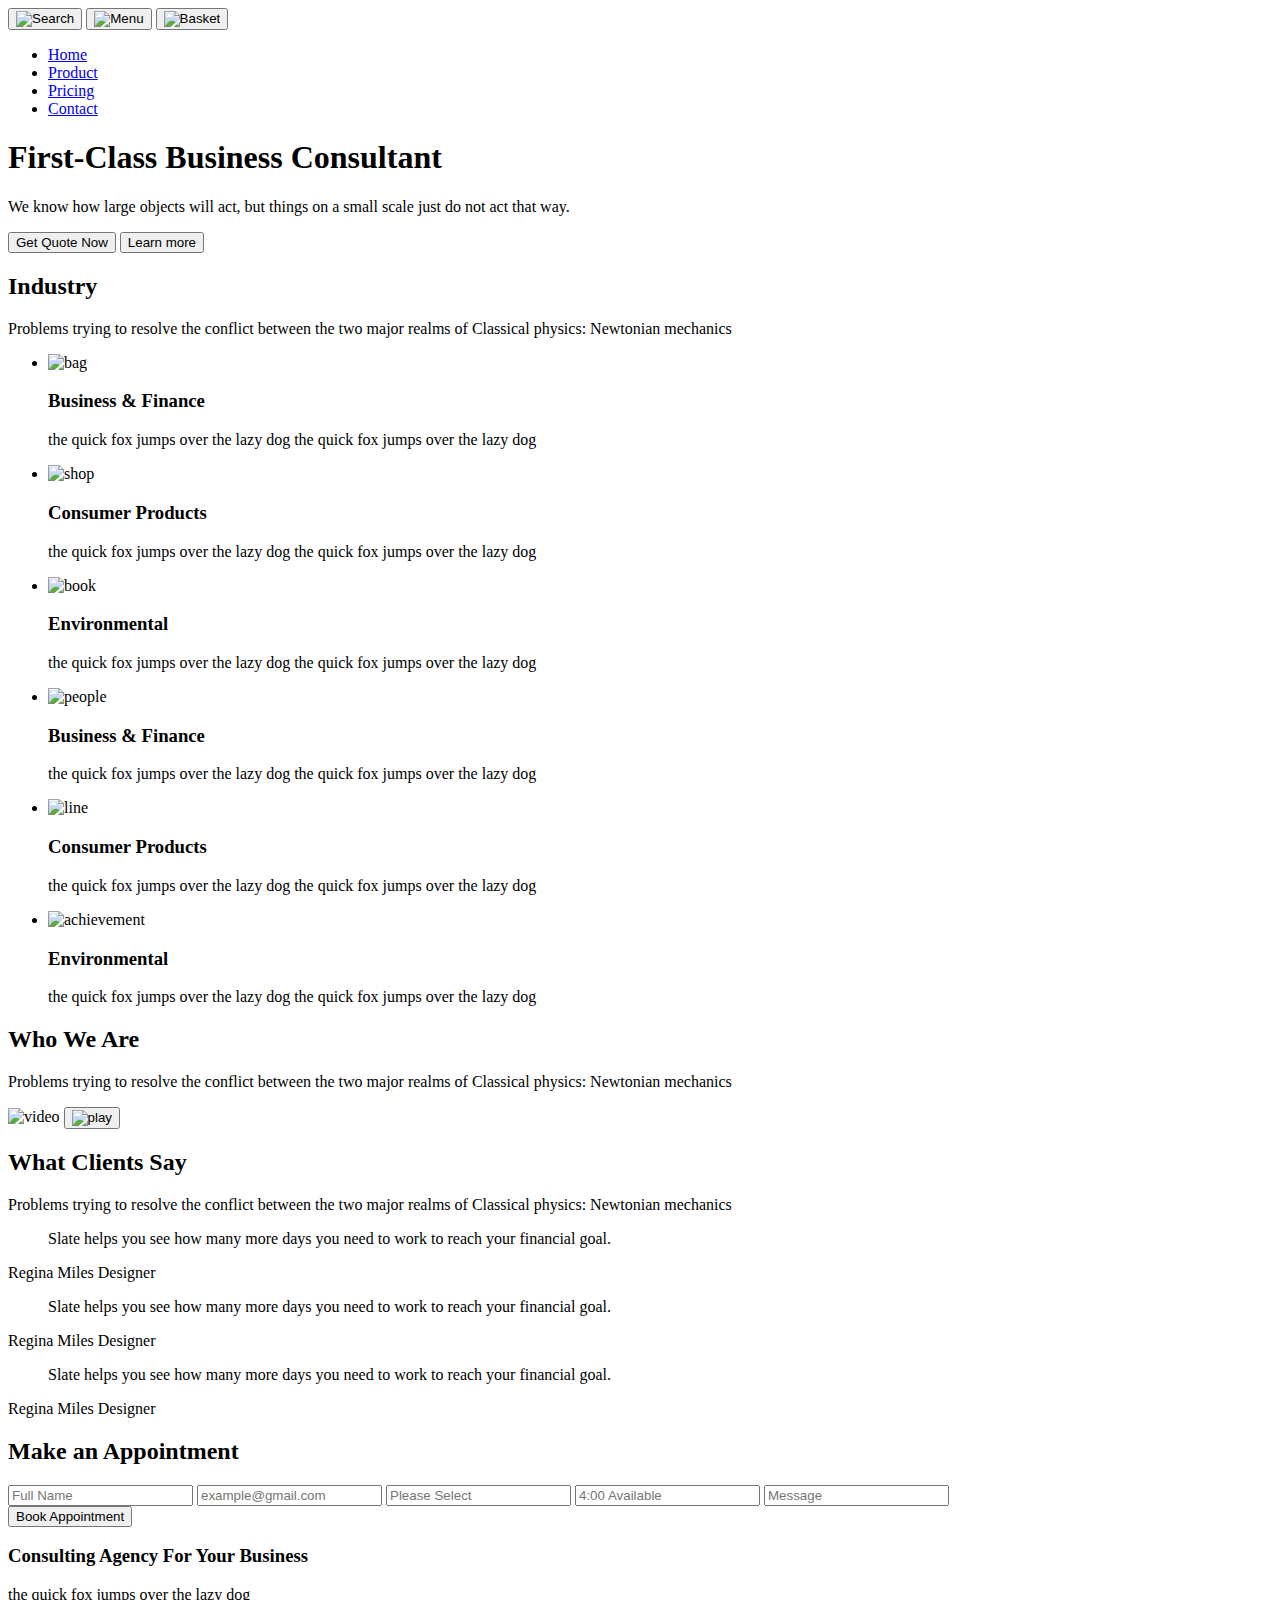
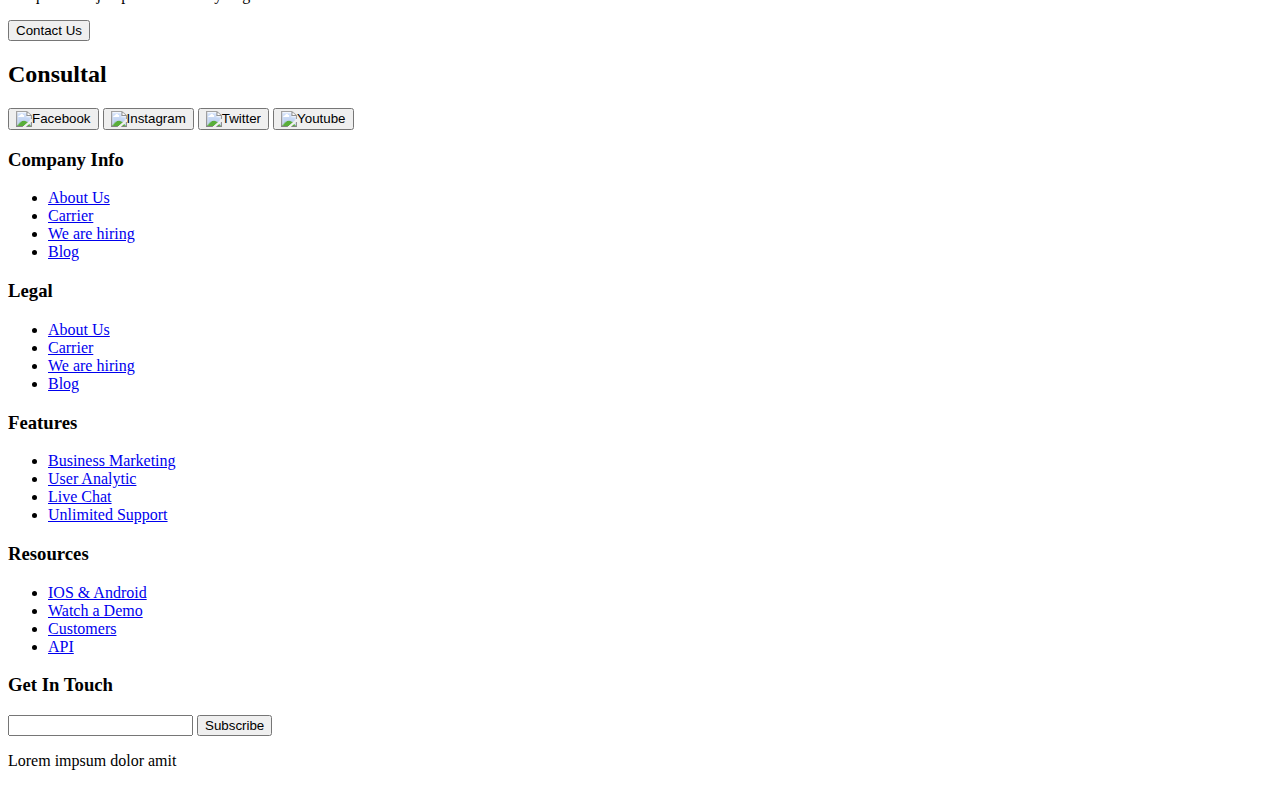
==== index.html @ 18978fd7 "end" ====
<!DOCTYPE html>
<html lang="en">
<head>
    <meta charset="UTF-8">
    <meta http-equiv="X-UA-Compatible" content="IE=edge">
    <meta name="viewport" content="width=device-width, initial-scale=1.0">
    <title>First-Class Business Consultant</title>
</head>
<body>
    <header>
        <button>
            <img src="" alt="Search" width="25" height="25"> 
        </button>
        <button>
            <img src="" alt="Menu" width="25" height="25">
        </button>
        <button> 
            <img src="" alt="Basket" width="25" height="25">
        </button>
<nav>
    <ul>
    <li><a href="#">Home</a></li>
    <li><a href="#">Product</a></li>
    <li><a href="#">Pricing</a></li>
    <li><a href="#">Contact</a></li>
</ul>
</nav>
    </header>
    <main>
        <section>
            <h1>First-Class Business Consultant</h1>
            <p>We know how large objects will act, but things on a 
                small scale just do not act that way.</p>
            <button>Get Quote Now</button>
            <button>Learn more</button>
        </section>
        <section>
            <h2>Industry</h2>
            <p>Problems trying to resolve the conflict between 
                the two major realms of Classical physics: Newtonian mechanics </p>
            <ul>
                <li>
                    <img src="#" alt="bag"> 
                    <h3>Business & Finance </h3>
                    <p>the quick fox jumps over the lazy 
                        dog the quick fox jumps over the 
                        lazy dog</p>
                </li>
                <li>
                    <img src="#" alt="shop">
                    <h3>Consumer Products </h3>
                    <p>the quick fox jumps over the lazy 
                        dog the quick fox jumps over the 
                        lazy dog</p>
                </li>
                <li>
                    <img src="#" alt="book">
                    <h3>Environmental </h3>
                    <p>the quick fox jumps over the lazy 
                        dog the quick fox jumps over the 
                        lazy dog</p>
                </li>
                <li>
                    <img src="#" alt="people">
                    <h3>Business & Finance </h3>
                    <p>the quick fox jumps over the lazy 
                        dog the quick fox jumps over the 
                        lazy dog</p>
                </li>
                <li>
                    <img src="#" alt="line">
                    <h3>Consumer Products </h3>
                    <p>the quick fox jumps over the lazy 
                        dog the quick fox jumps over the 
                        lazy dog</p>
                </li>
                <li>
                    <img src="#" alt="achievement">
                    <h3>Environmental</h3>
                    <p>the quick fox jumps over the lazy 
                        dog the quick fox jumps over the 
                        lazy dog</p>
                </li>
            </ul>
        </section>
        <section>
            <h2>Who We Are</h2>
            <p>Problems trying to resolve 
                the conflict between the 
                two major realms of Classical 
                physics: Newtonian mechanics</p>
            <img src="#" alt="video">
            <button><img src="#" alt="play"></button>
        </section>
        <section>
            <h2>What Clients Say</h2>
            <p>Problems trying to resolve 
                the conflict between the two major 
                realms of Classical physics: 
                Newtonian mechanics </p>
            <blockquote>
                Slate helps you see how many 
                more days you need to work to 
                reach your financial goal.
            </blockquote>
            <p>Regina Miles Designer</p>
            <blockquote>
                Slate helps you see how many 
                more days you need to work to 
                reach your financial goal.
            </blockquote>
            <p>Regina Miles Designer</p>
            <blockquote>
                Slate helps you see how many 
                more days you need to work to 
                reach your financial goal.
            </blockquote>
            <p>Regina Miles Designer</p>
        </section>
        <section>
            <h2>Make an Appointment</h2>
            <form>
                <label><input type="text" placeholder="Full Name"></label>
                <label><input type="text" placeholder="example@gmail.com"></label>
                <label><input type="text" placeholder="Please Select"></label>
                <label><input type="text" placeholder="4:00 Available"></label>
                <label><input type="text" placeholder="Message"></label>
            </form>
            <button>Book Appointment</button>
            <h3>Consulting Agency For Your Business</h3>
            <p>the quick fox jumps over the lazy dog</p>
            <button>Contact Us</button>
        </section>
    </main>
        <footer>
            <h2>Consultal</h2>
            <button><img src="#" alt="Facebook"></button>
            <button><img src="#" alt="Instagram"></button>
            <button><img src="#" alt="Twitter"></button>
            <button><img src="#" alt="Youtube"></button>
            <h3>Company Info</h3>
            <nav>
                <ul>
                <li><a href="#">About Us</a></li>
                <li><a href="#">Carrier</a></li>
                <li><a href="#">We are hiring</a></li>
                <li><a href="#">Blog</a></li>
            </ul>
            </nav>
            <h3>Legal</h3>
            <nav>
                <ul>
                <li><a href="#">About Us</a></li>
                <li><a href="#">Carrier</a></li>
                <li><a href="#">We are hiring</a></li>
                <li><a href="#">Blog</a></li>
            </ul>
            </nav>
            <h3>Features</h3>
            <nav>
                <ul>
                <li><a href="#">Business Marketing</a></li>
                <li><a href="#">User Analytic</a></li>
                <li><a href="#">Live Chat</a></li>
                <li><a href="#">Unlimited Support</a></li>
            </ul>
            </nav>
            <h3>Resources</h3>
            <nav>
                <ul>
                <li><a href="#">IOS & Android</a></li>
                <li><a href="#">Watch a Demo</a></li>
                <li><a href="#">Customers</a></li>
                <li><a href="#">API</a></li>
            </ul>
            </nav>
            <h3>Get In Touch</h3>
                <label><input type="text"></label>
                <button>Subscribe</button>
            <p>Lorem impsum dolor amit</p>
        </footer>
</body>
</html>
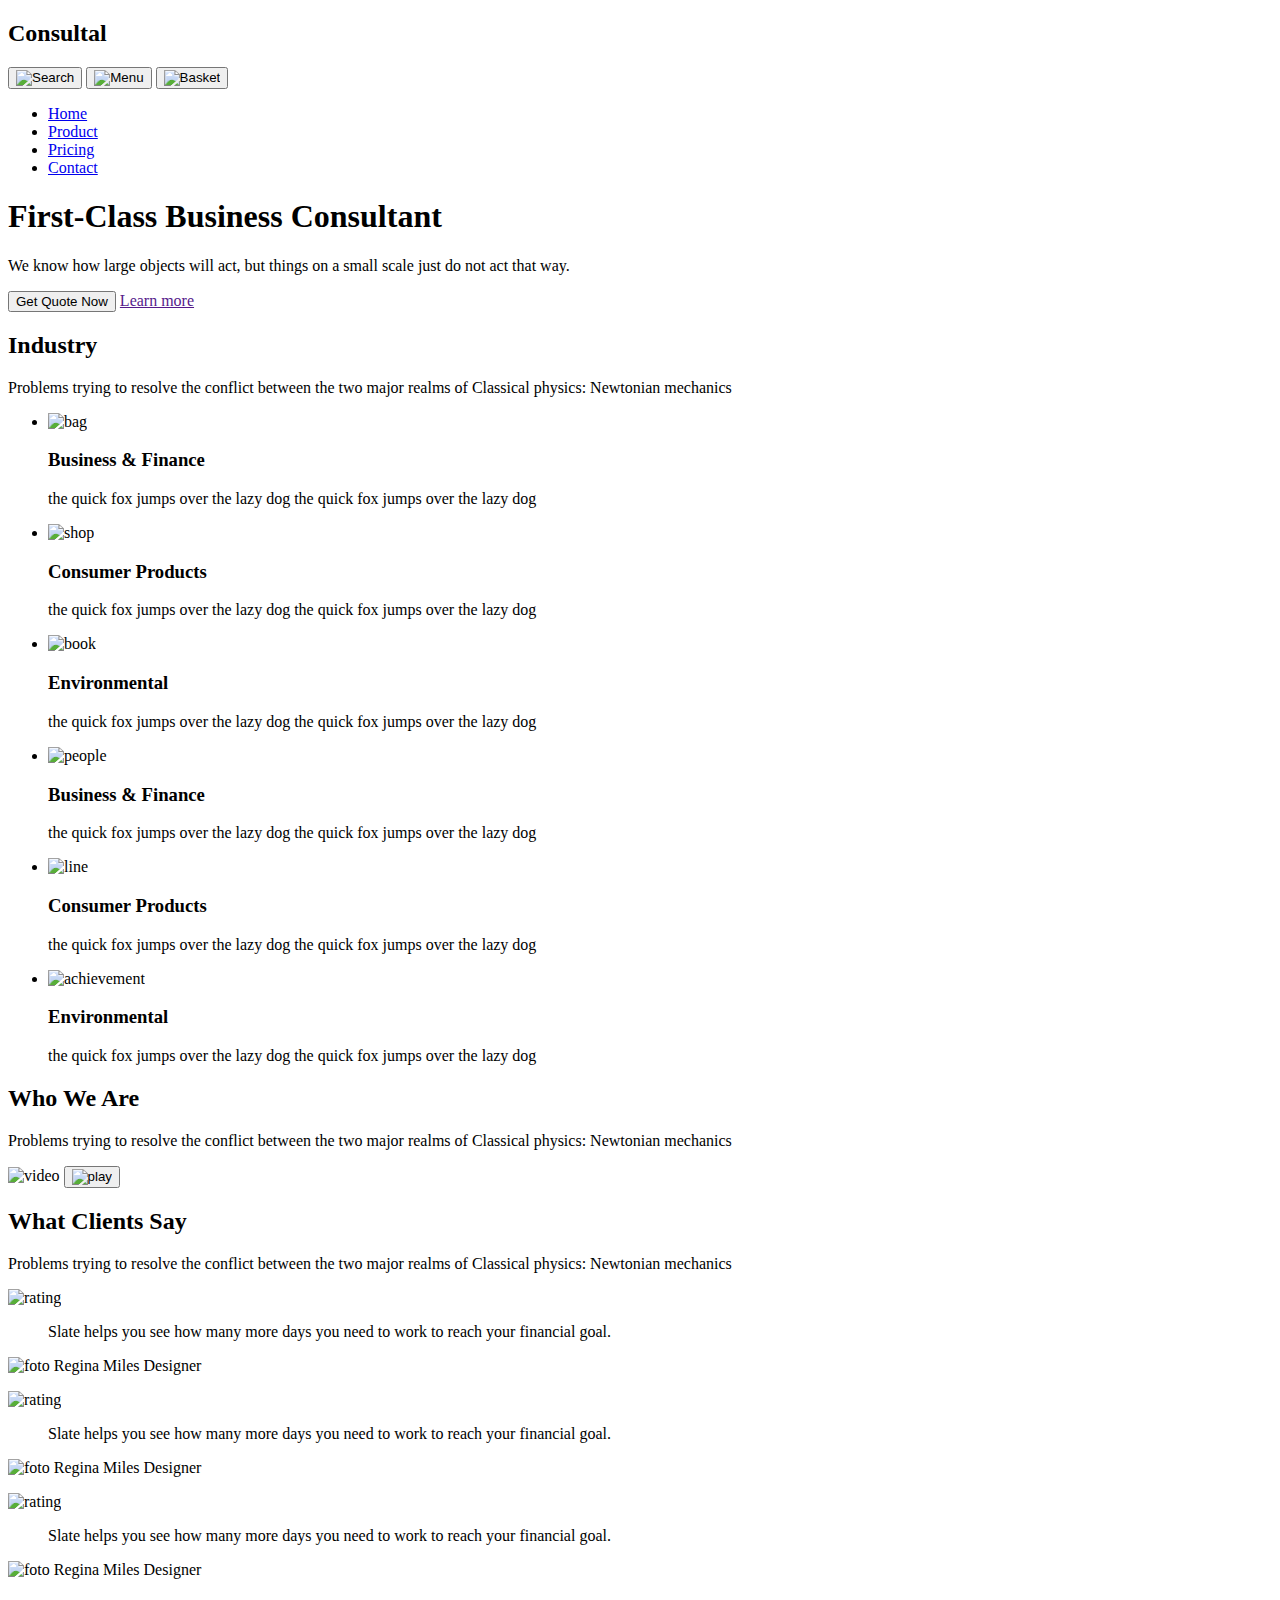
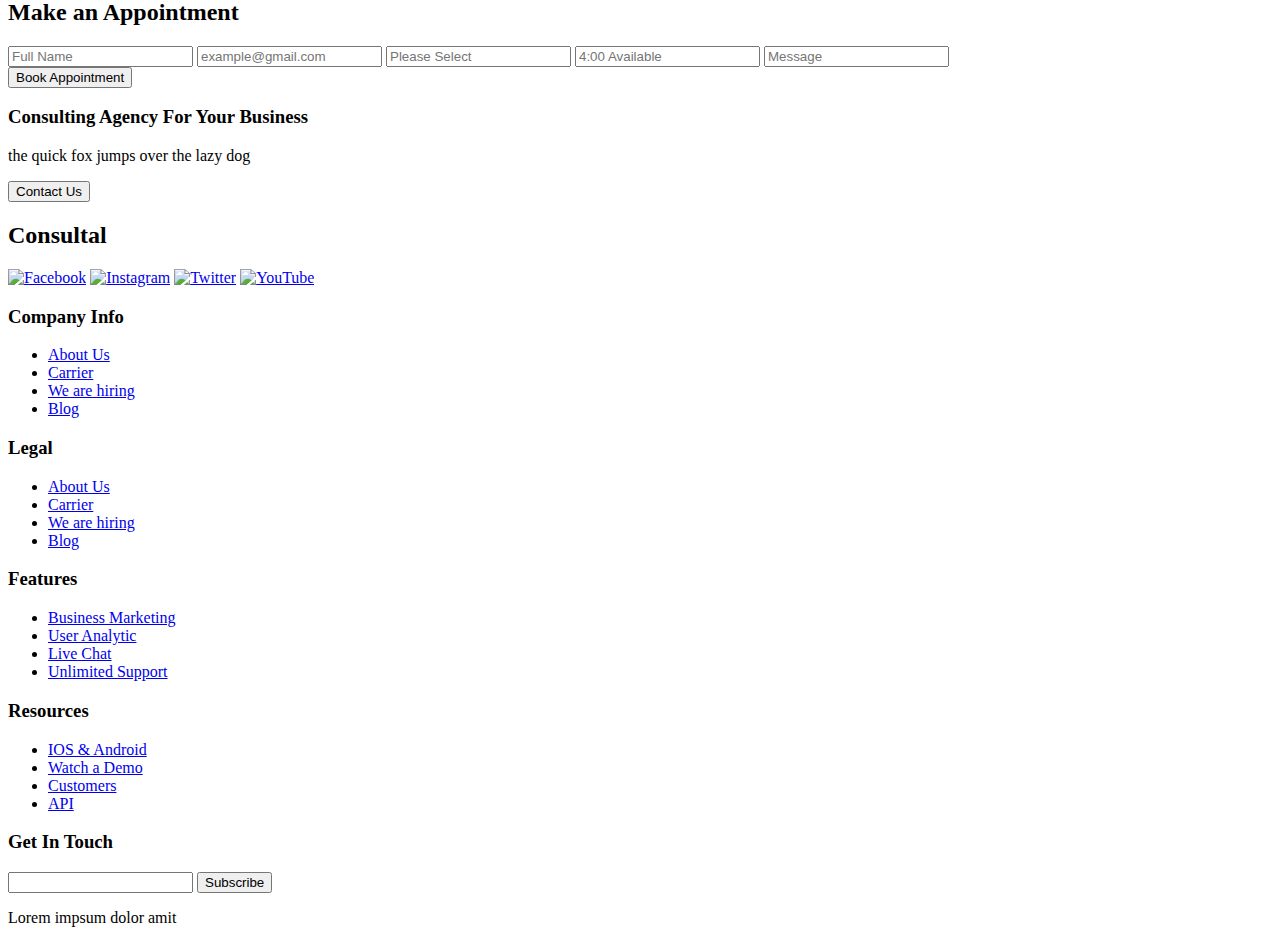
==== commit 7145ffc9: "date" ====
--- a/index.html
+++ b/index.html
@@ -4,10 +4,13 @@
     <meta charset="UTF-8">
     <meta http-equiv="X-UA-Compatible" content="IE=edge">
     <meta name="viewport" content="width=device-width, initial-scale=1.0">
+    <link rel="stylesheet" href="css/style.css">
+    <link href="https://fonts.googleapis.com/css2?family=Montserrat:wght@600;700&display=swap" rel="stylesheet">
     <title>First-Class Business Consultant</title>
 </head>
 <body>
     <header>
+        <h2>Consultal</h2>
         <button>
             <img src="" alt="Search" width="25" height="25"> 
         </button>
@@ -32,7 +35,7 @@
             <p>We know how large objects will act, but things on a 
                 small scale just do not act that way.</p>
             <button>Get Quote Now</button>
-            <button>Learn more</button>
+            <a href="">Learn more</a>
         </section>
         <section>
             <h2>Industry</h2>
@@ -98,24 +101,30 @@
                 the conflict between the two major 
                 realms of Classical physics: 
                 Newtonian mechanics </p>
+                <img src="#" alt="rating">
             <blockquote>
                 Slate helps you see how many 
                 more days you need to work to 
                 reach your financial goal.
             </blockquote>
-            <p>Regina Miles Designer</p>
+            <p><img src="#" alt="foto">
+            Regina Miles Designer</p>
+            <img src="#" alt="rating">
             <blockquote>
                 Slate helps you see how many 
                 more days you need to work to 
                 reach your financial goal.
             </blockquote>
-            <p>Regina Miles Designer</p>
+            <p><img src="#" alt="foto">
+            Regina Miles Designer</p>
+            <img src="#" alt="rating">
             <blockquote>
                 Slate helps you see how many 
                 more days you need to work to 
                 reach your financial goal.
             </blockquote>
-            <p>Regina Miles Designer</p>
+            <p><img src="#" alt="foto">
+            Regina Miles Designer</p>
         </section>
         <section>
             <h2>Make an Appointment</h2>
@@ -134,10 +143,10 @@
     </main>
         <footer>
             <h2>Consultal</h2>
-            <button><img src="#" alt="Facebook"></button>
-            <button><img src="#" alt="Instagram"></button>
-            <button><img src="#" alt="Twitter"></button>
-            <button><img src="#" alt="Youtube"></button>
+            <a href="#"><img src="#" alt="Facebook"></a>
+            <a href="#"><img src="#" alt="Instagram"></a>
+            <a href="#"><img src="#" alt="Twitter"></a>
+            <a href="#"><img src="#" alt="YouTube"></a>
             <h3>Company Info</h3>
             <nav>
                 <ul>
@@ -175,8 +184,10 @@
             </ul>
             </nav>
             <h3>Get In Touch</h3>
+            <form>
                 <label><input type="text"></label>
                 <button>Subscribe</button>
+            </form>
             <p>Lorem impsum dolor amit</p>
         </footer>
 </body>
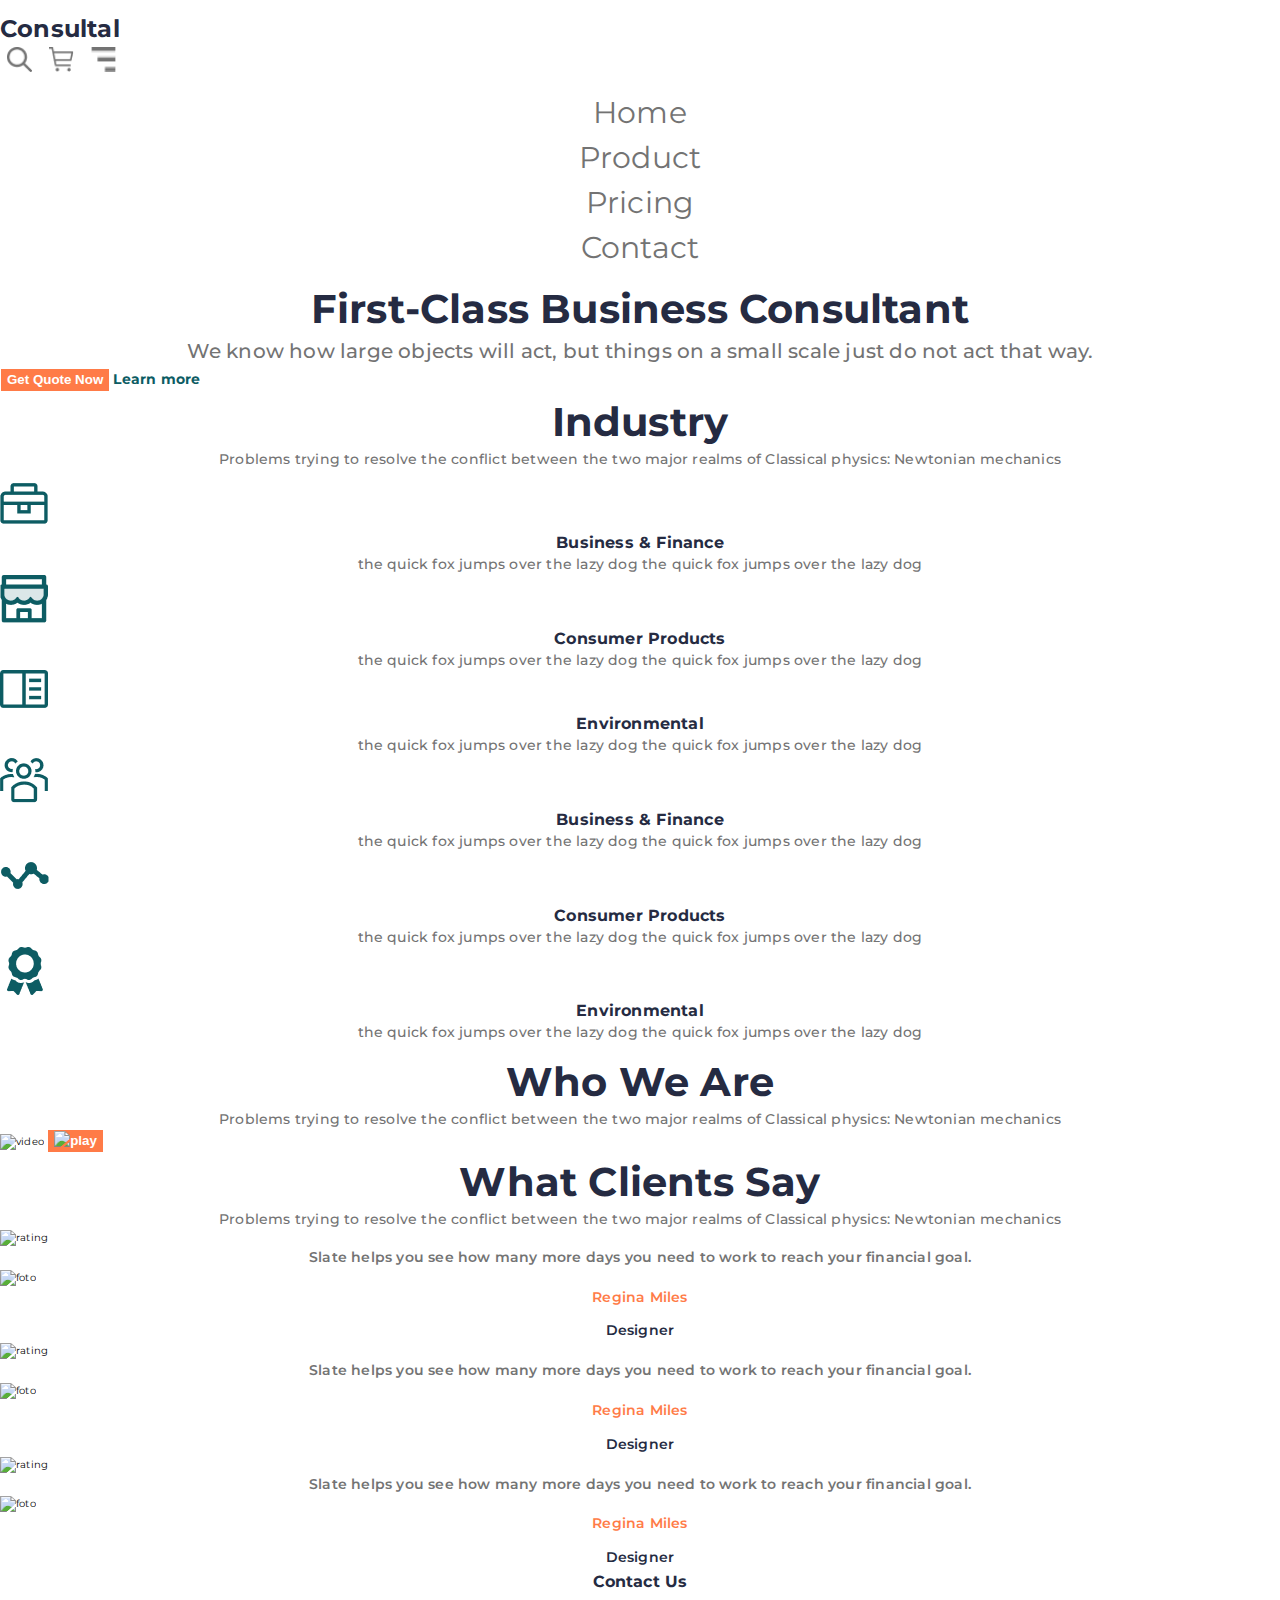
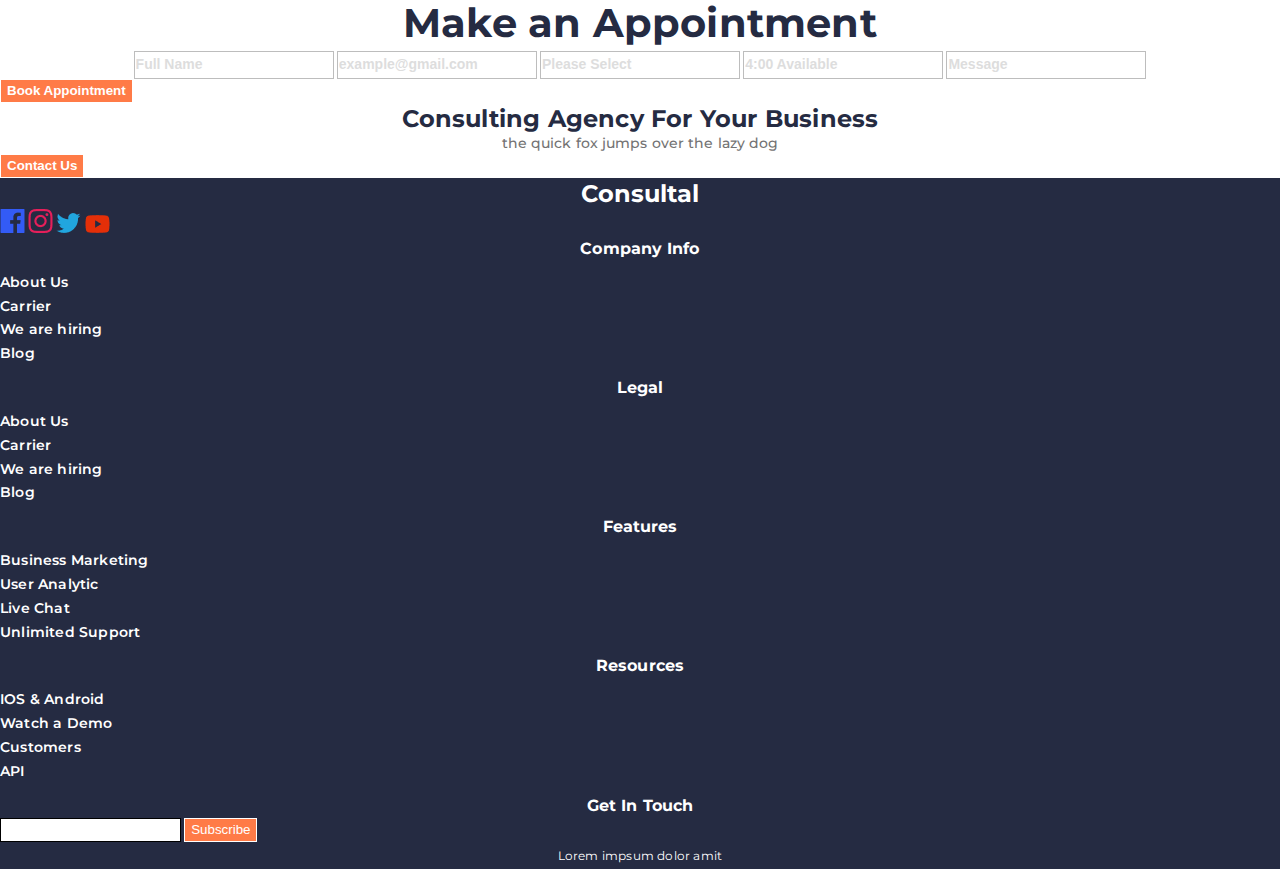
==== commit 2926f133: "1css" ====
--- a/index.html
+++ b/index.html
@@ -5,37 +5,39 @@
     <meta http-equiv="X-UA-Compatible" content="IE=edge">
     <meta name="viewport" content="width=device-width, initial-scale=1.0">
     <link rel="stylesheet" href="css/style.css">
-    <link href="https://fonts.googleapis.com/css2?family=Montserrat:wght@600;700&display=swap" rel="stylesheet">
+    <link rel="stylesheet" href="css/reseter.css">
+    <link href="https://fonts.googleapis.com/css2?family=Montserrat:wght@400;600;700&display=swap" rel="stylesheet">
     <title>First-Class Business Consultant</title>
 </head>
 <body>
+    <h1></h1>
     <header>
-        <h2>Consultal</h2>
-        <button>
-            <img src="" alt="Search" width="25" height="25"> 
+        <h2 class="Consultal">Consultal</h2>
+        <button class="but">
+            <img src="png/icn search .icn-xs.png" alt="Search" width="25" height="25"> 
         </button>
-        <button>
-            <img src="" alt="Menu" width="25" height="25">
+        <button class="but">
+            <img src="png/icn shopping-cart .icn-xs.png" alt="Menu" width="25" height="25">
         </button>
-        <button> 
-            <img src="" alt="Basket" width="25" height="25">
+        <button class="but"> 
+            <img src="png/icn menu .icn-xs.png" alt="Basket" width="25" height="25">
         </button>
 <nav>
-    <ul>
-    <li><a href="#">Home</a></li>
-    <li><a href="#">Product</a></li>
-    <li><a href="#">Pricing</a></li>
-    <li><a href="#">Contact</a></li>
+    <ul class="beg">
+    <li><a class="begin" href="#" >Home</a></li>
+    <li><a class="begin" href="#">Product</a></li>
+    <li><a class="begin" href="#">Pricing</a></li>
+    <li><a class="begin" href="#">Contact</a></li>
 </ul>
 </nav>
     </header>
     <main>
         <section>
-            <h1>First-Class Business Consultant</h1>
-            <p>We know how large objects will act, but things on a 
+            <h2>First-Class Business Consultant</h2>
+            <p class="f1">We know how large objects will act, but things on a 
                 small scale just do not act that way.</p>
             <button>Get Quote Now</button>
-            <a href="">Learn more</a>
+            <a class="learn" href="">Learn more</a>
         </section>
         <section>
             <h2>Industry</h2>
@@ -43,42 +45,42 @@
                 the two major realms of Classical physics: Newtonian mechanics </p>
             <ul>
                 <li>
-                    <img src="#" alt="bag"> 
+                    <img src="png/bag.png" alt="bag"> 
                     <h3>Business & Finance </h3>
                     <p>the quick fox jumps over the lazy 
                         dog the quick fox jumps over the 
                         lazy dog</p>
                 </li>
                 <li>
-                    <img src="#" alt="shop">
+                    <img src="png/shop.png" alt="shop">
                     <h3>Consumer Products </h3>
                     <p>the quick fox jumps over the lazy 
                         dog the quick fox jumps over the 
                         lazy dog</p>
                 </li>
                 <li>
-                    <img src="#" alt="book">
+                    <img src="png/carbon_notebook.png" alt="book">
                     <h3>Environmental </h3>
                     <p>the quick fox jumps over the lazy 
                         dog the quick fox jumps over the 
                         lazy dog</p>
                 </li>
                 <li>
-                    <img src="#" alt="people">
+                    <img src="png/people.png" alt="people">
                     <h3>Business & Finance </h3>
                     <p>the quick fox jumps over the lazy 
                         dog the quick fox jumps over the 
                         lazy dog</p>
                 </li>
                 <li>
-                    <img src="#" alt="line">
+                    <img src="png/settings.png" alt="line">
                     <h3>Consumer Products </h3>
                     <p>the quick fox jumps over the lazy 
                         dog the quick fox jumps over the 
                         lazy dog</p>
                 </li>
                 <li>
-                    <img src="#" alt="achievement">
+                    <img src="png/nagrada.png" alt="achievement">
                     <h3>Environmental</h3>
                     <p>the quick fox jumps over the lazy 
                         dog the quick fox jumps over the 
@@ -107,88 +109,89 @@
                 more days you need to work to 
                 reach your financial goal.
             </blockquote>
-            <p><img src="#" alt="foto">
-            Regina Miles Designer</p>
+            <img src="#" alt="foto">
+            <p class="autor">Regina Miles</p><p class="designer">Designer</p>
             <img src="#" alt="rating">
             <blockquote>
                 Slate helps you see how many 
                 more days you need to work to 
                 reach your financial goal.
             </blockquote>
-            <p><img src="#" alt="foto">
-            Regina Miles Designer</p>
+            <img src="#" alt="foto">
+            <p class="autor">Regina Miles</p><p class="designer">Designer</p>
             <img src="#" alt="rating">
             <blockquote>
                 Slate helps you see how many 
                 more days you need to work to 
                 reach your financial goal.
             </blockquote>
-            <p><img src="#" alt="foto">
-            Regina Miles Designer</p>
+            <img src="#" alt="foto">
+            <p class="autor">Regina Miles</p><p class="designer"> Designer</p>
         </section>
         <section>
+            <h3>Contact Us<h3>
             <h2>Make an Appointment</h2>
-            <form>
-                <label><input type="text" placeholder="Full Name"></label>
-                <label><input type="text" placeholder="example@gmail.com"></label>
-                <label><input type="text" placeholder="Please Select"></label>
-                <label><input type="text" placeholder="4:00 Available"></label>
-                <label><input type="text" placeholder="Message"></label>
+            <form class="form">
+                <label><input class="text" type="text" placeholder="Full Name"></label>
+                <label><input class="text"  type="text" placeholder="example@gmail.com"></label>
+                <label><input class="text" type="text" placeholder="Please Select"></label>
+                <label><input class="text" type="text" placeholder="4:00 Available"></label>
+                <label><input class="text" type="text" placeholder="Message"></label>
             </form>
             <button>Book Appointment</button>
-            <h3>Consulting Agency For Your Business</h3>
-            <p>the quick fox jumps over the lazy dog</p>
+            <h3 class="foryour">Consulting Agency For Your Business</h3>
+            <p class="quich">the quick fox jumps over the lazy dog</p>
             <button>Contact Us</button>
         </section>
     </main>
         <footer>
-            <h2>Consultal</h2>
-            <a href="#"><img src="#" alt="Facebook"></a>
-            <a href="#"><img src="#" alt="Instagram"></a>
-            <a href="#"><img src="#" alt="Twitter"></a>
-            <a href="#"><img src="#" alt="YouTube"></a>
-            <h3>Company Info</h3>
+            <h2 class="con">Consultal</h2>
+            <a href="#"><img src="png/ant-design_facebook-filled.png" alt="Facebook"></a>
+            <a href="#"><img src="png/ant-design_instagram-outlined.png" alt="Instagram"></a>
+            <a href="#"><img src="png/ant-design_twitter-outlined.png" alt="Twitter"></a>
+            <a href="#"><img src="png/carbon_logo-youtube.png" alt="YouTube"></a>
+            <h3 class="company">Company Info</h3>
             <nav>
                 <ul>
-                <li><a href="#">About Us</a></li>
-                <li><a href="#">Carrier</a></li>
-                <li><a href="#">We are hiring</a></li>
-                <li><a href="#">Blog</a></li>
+                <li><a class="link" href="#">About Us</a></li>
+                <li><a class="link" href="#">Carrier</a></li>
+                <li><a class="link" href="#">We are hiring</a></li>
+                <li><a class="link" href="#">Blog</a></li>
             </ul>
             </nav>
-            <h3>Legal</h3>
+            <h3 class="company">Legal</h3>
             <nav>
                 <ul>
-                <li><a href="#">About Us</a></li>
-                <li><a href="#">Carrier</a></li>
-                <li><a href="#">We are hiring</a></li>
-                <li><a href="#">Blog</a></li>
+                <li><a class="link" href="#">About Us</a></li>
+                <li><a class="link" href="#">Carrier</a></li>
+                <li><a class="link" href="#">We are hiring</a></li>
+                <li><a class="link" href="#">Blog</a></li>
             </ul>
             </nav>
-            <h3>Features</h3>
+            <h3 class="company">Features</h3>
             <nav>
                 <ul>
-                <li><a href="#">Business Marketing</a></li>
-                <li><a href="#">User Analytic</a></li>
-                <li><a href="#">Live Chat</a></li>
-                <li><a href="#">Unlimited Support</a></li>
+                <li><a class="link" href="#">Business Marketing</a></li>
+                <li><a class="link" href="#">User Analytic</a></li>
+                <li><a class="link" href="#">Live Chat</a></li>
+                <li><a class="link" href="#">Unlimited Support</a></li>
             </ul>
             </nav>
-            <h3>Resources</h3>
+            <h3 class="company">Resources</h3>
             <nav>
                 <ul>
-                <li><a href="#">IOS & Android</a></li>
-                <li><a href="#">Watch a Demo</a></li>
-                <li><a href="#">Customers</a></li>
-                <li><a href="#">API</a></li>
+                <li><a class="link" href="#">IOS & Android</a></li>
+                <li><a class="link" href="#">Watch a Demo</a></li>
+                <li><a class="link" href="#">Customers</a></li>
+                <li><a class="link" href="#">API</a></li>
             </ul>
             </nav>
-            <h3>Get In Touch</h3>
+            <h3 class="company">Get In Touch</h3>
             <form>
                 <label><input type="text"></label>
-                <button>Subscribe</button>
+                <button class="sub">Subscribe</button>
             </form>
-            <p>Lorem impsum dolor amit</p>
+            <p class="end">Lorem impsum dolor amit</p>
         </footer>
 </body>
 </html>--- a/css/style.css
+++ b/css/style.css
@@ -0,0 +1,148 @@
+:root {
+    margin: 0;
+    font-family: 'Montserrat', sans-serif;
+    font-style: normal;
+    font-size: 62.5%;
+    line-height: 1.5;
+    letter-spacing: 0.2px;
+    --primary-color: #252B42;
+    --primary-color1:  #737373;
+    --primary-color2:  #FFFFFF;
+}
+
+.begin{
+    text-decoration: none;
+    font-size:3rem;
+    color: var(--primary-color1);
+    font-weight: 400;
+}
+a{
+    text-decoration: none;
+}
+.beg{
+    text-align: center;
+}
+h2{
+    font-weight: 700;
+    font-size:4rem;
+    line-height:1.425;
+    text-align: center;
+    color: var(--primary-color);
+}
+.learn{
+    font-weight: 700;
+    font-size: 1.4rem;
+    line-height: 2;
+    text-align: center;
+    color: #0D5C63;
+}
+.Consultal{
+    font-size: 2.4rem;
+    line-height: 1.3;
+    font-weight: 700;
+    color: var(--primary-color);
+    text-align: left;
+}
+.f1{
+    color: var(--primary-color1);
+    font-weight: 500;
+    font-size: 2rem;
+    text-align: center;
+
+}
+p{
+    color: var(--primary-color1);
+    font-weight: 500;
+    font-size: 1.4rem;
+    line-height: 1.4;
+    text-align: center;
+
+}
+h3{
+    font-weight: 700;
+    font-size: 1.6rem;
+    text-align: center;
+    color: var(--primary-color);
+}
+blockquote{
+    font-weight: 600;
+    font-size: 1.4rem;
+    line-height: 1.7;
+    text-align: center;
+    color: var(--primary-color1);
+}
+.autor{
+    font-weight: 600;
+    font-size: 1.4rem;
+    line-height: 1.7;
+    color: #FF7B47;
+}
+.designer{
+    font-weight: 600;
+    font-size: 1.4rem;
+    line-height: 1.7;
+    color: var(--primary-color);
+}
+.form{
+    text-align: center;
+}
+.text{
+    font-weight: 600;
+    font-size: 1.4rem;
+    line-height: 1.7;
+    color: #BDBDBD;
+}
+.foryour{
+    font-weight: 700;
+    font-size: 2.4rem;
+    line-height: 1.3;
+}
+.quich{
+    font-weight: 500;
+    font-size: 1.4rem;
+    line-height: 1.4;
+    color: var(--primary-color1);
+    letter-spacing: 0.1px;
+}
+.but{
+    background-color: transparent;
+}
+button{
+    font-weight: 700;
+    font-size: 1.4;
+    line-height: 2;
+    color: var(--primary-color2);
+    background-color: #FF7B47;
+}
+footer{
+    background-color: #252B42;
+    
+}
+.con{
+    font-weight: 700;
+    font-size: 2.4rem;
+    line-height: 1.3;
+    color: var(--primary-color2);
+    letter-spacing: 0.1px;
+}
+.company{
+    letter-spacing: 0.1px;
+    color: var(--primary-color2);
+}
+.link{
+    font-weight: 600;
+    font-size: 1.4rem;
+    line-height: 1.7;
+    color: var(--primary-color2);
+}
+.sub{
+    font-weight: 400;
+}
+.end{
+    font-weight: 400;
+    font-size: 1.2rem;
+    line-height: 2.3;
+    color: var(--primary-color2);
+}
+
+
--- a/css/reseter.css
+++ b/css/reseter.css
@@ -0,0 +1,244 @@
+*,
+*::before,
+*::after {
+  box-sizing: inherit;
+  padding: 0;
+  margin: 0;
+}
+
+html {
+  line-height: 1.15;
+  box-sizing: border-box;
+  font-family: sans-serif;
+}
+
+main {
+  display: block;
+}
+
+h1 {
+  font-size: 2em;
+  margin: 0.67em 0;
+}
+
+p + p {
+  margin-top: 1rem;
+}
+
+a {
+  background-color: transparent;
+}
+
+abbr[title] {
+  -webkit-text-decoration: underline dotted;
+          text-decoration: underline dotted;
+}
+
+code,
+kbd,
+samp,
+pre {
+  font-family: monospace, monospace;
+  font-size: 1em;
+}
+
+sub,
+sup {
+  font-size: 75%;
+  line-height: 0;
+  position: relative;
+  vertical-align: baseline;
+}
+
+sub {
+  bottom: -0.25em;
+}
+
+sup {
+  top: -0.5em;
+}
+
+button,
+input,
+optgroup,
+select,
+textarea {
+  line-height: inherit;
+  border: 1px solid currentColor;
+}
+
+button {
+  overflow: visible;
+  text-transform: none;
+}
+
+button,
+[type=button],
+[type=reset],
+[type=submit] {
+  -webkit-appearance: button;
+  padding: 1px 6px;
+}
+
+input {
+  overflow: visible;
+}
+
+input,
+textarea {
+  padding: 1px;
+}
+
+fieldset {
+  border: 1px solid currentColor;
+  margin: 0 2px;
+}
+
+legend {
+  color: inherit;
+  display: table;
+  max-width: 100%;
+  white-space: normal;
+}
+
+progress {
+  display: inline-block;
+  vertical-align: baseline;
+}
+
+select {
+  text-transform: none;
+}
+
+textarea {
+  overflow: auto;
+  vertical-align: top;
+}
+
+[type=search] {
+  -webkit-appearance: textfield;
+  outline-offset: -2px;
+}
+
+[type=color] {
+  background: inherit;
+}
+
+::-webkit-inner-spin-button,
+::-webkit-outer-spin-button {
+  height: auto;
+}
+
+::-webkit-input-placeholder {
+  color: inherit;
+  opacity: 0.5;
+}
+
+::-webkit-search-decoration,
+::-webkit-file-upload-button {
+  -webkit-appearance: button;
+  font: inherit;
+}
+
+::-moz-focus-inner {
+  border: 0;
+}
+
+:-moz-focusring {
+  outline: 1px dotted ButtonText;
+}
+
+:-moz-ui-invalid {
+  box-shadow: none;
+}
+
+hr {
+  box-sizing: content-box;
+  height: 0;
+  color: inherit;
+  overflow: visible;
+}
+
+dl,
+ol,
+ul {
+  margin: 1em 0;
+}
+
+ol ol,
+ol ul,
+ol dl,
+ul ol,
+ul ul,
+ul dl,
+dl ol,
+dl ul,
+dl dl {
+  margin: 0;
+}
+
+b,
+strong {
+  font-weight: bolder;
+}
+
+audio,
+video {
+  display: inline-block;
+}
+
+audio:not([controls]) {
+  display: none;
+  height: 0;
+}
+
+img {
+  border: 0;
+}
+
+svg:not(:root) {
+  overflow: hidden;
+}
+
+table {
+  text-indent: 0;
+  border-color: inherit;
+}
+
+details {
+  display: block;
+}
+
+dialog {
+  background-color: inherit;
+  border: solid;
+  color: inherit;
+  display: block;
+  height: fit-content;
+  left: 0;
+  margin: auto;
+  padding: 1em;
+  position: absolute;
+  right: 0;
+  width: fit-content;
+}
+
+dialog:not([open]) {
+  display: none;
+}
+
+summary {
+  display: list-item;
+}
+
+canvas {
+  display: inline-block;
+}
+
+template {
+  display: none;
+}
+
+[hidden] {
+  display: none;
+}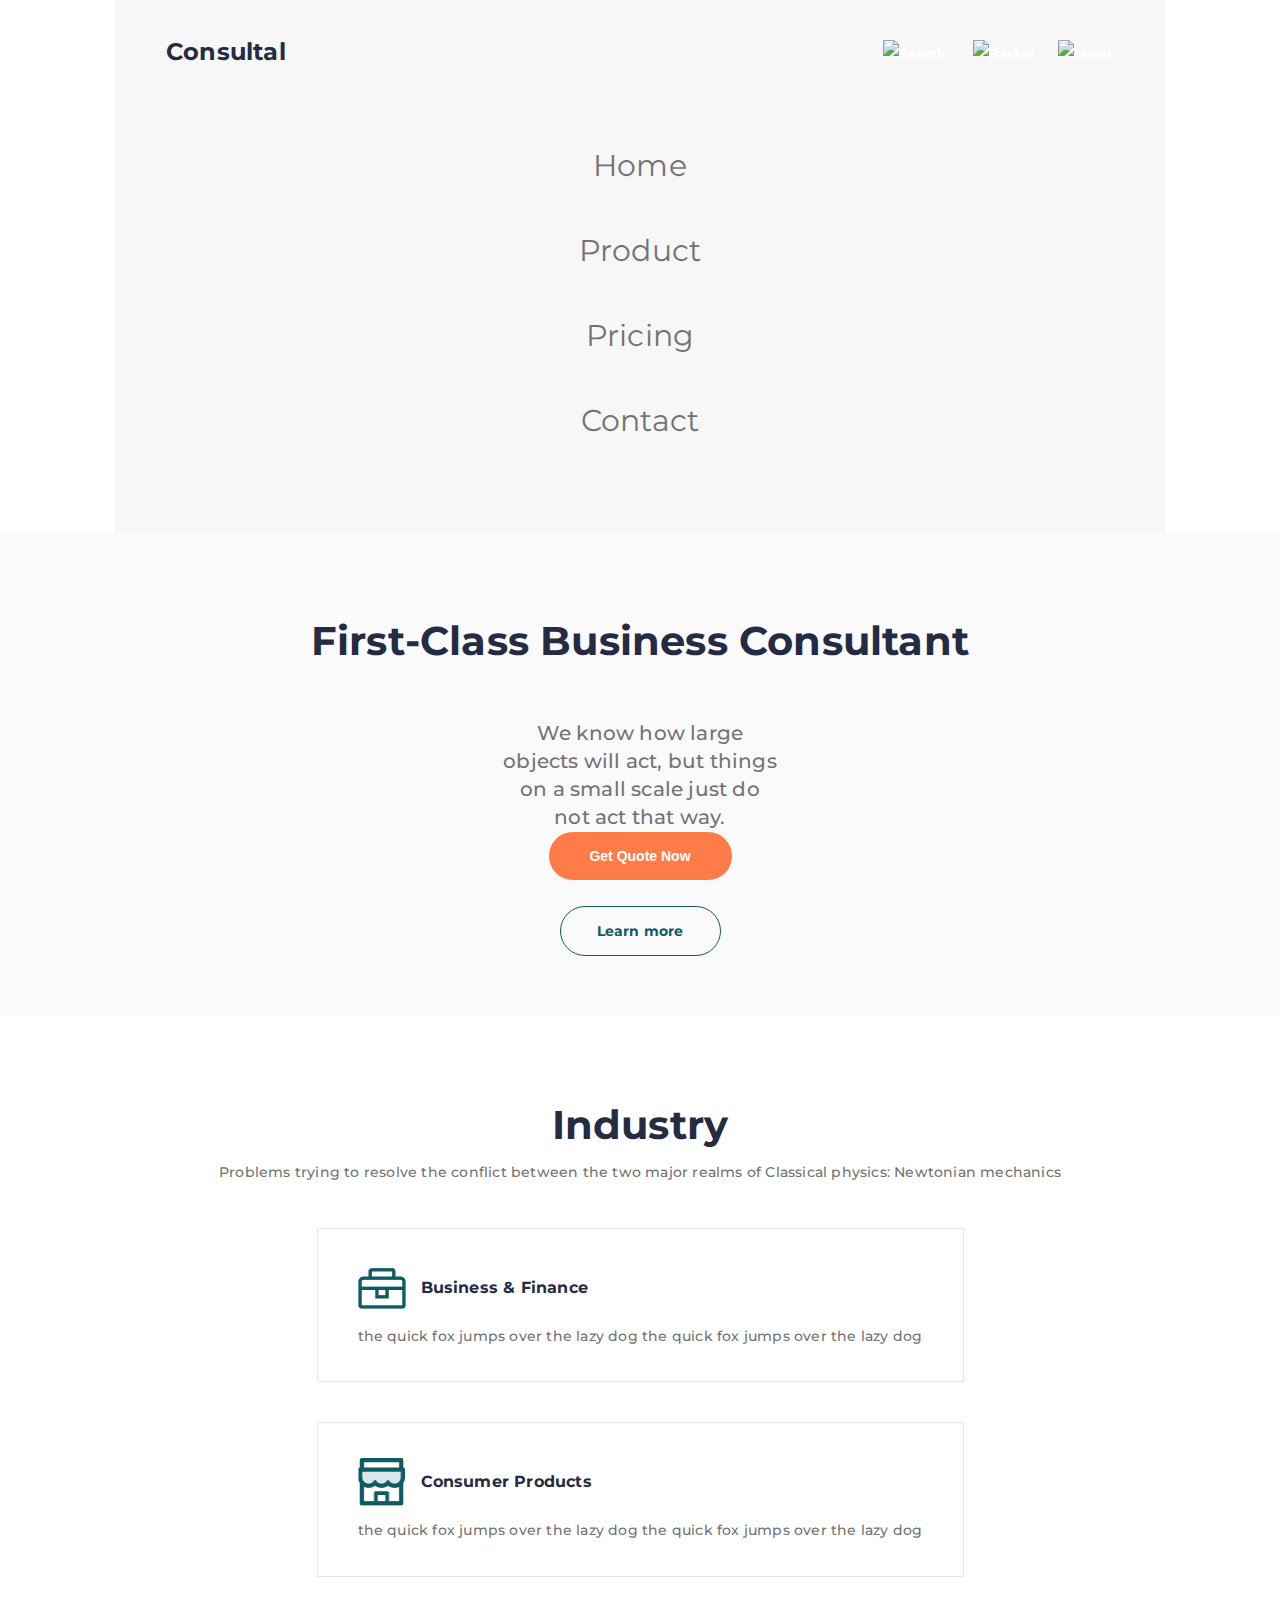
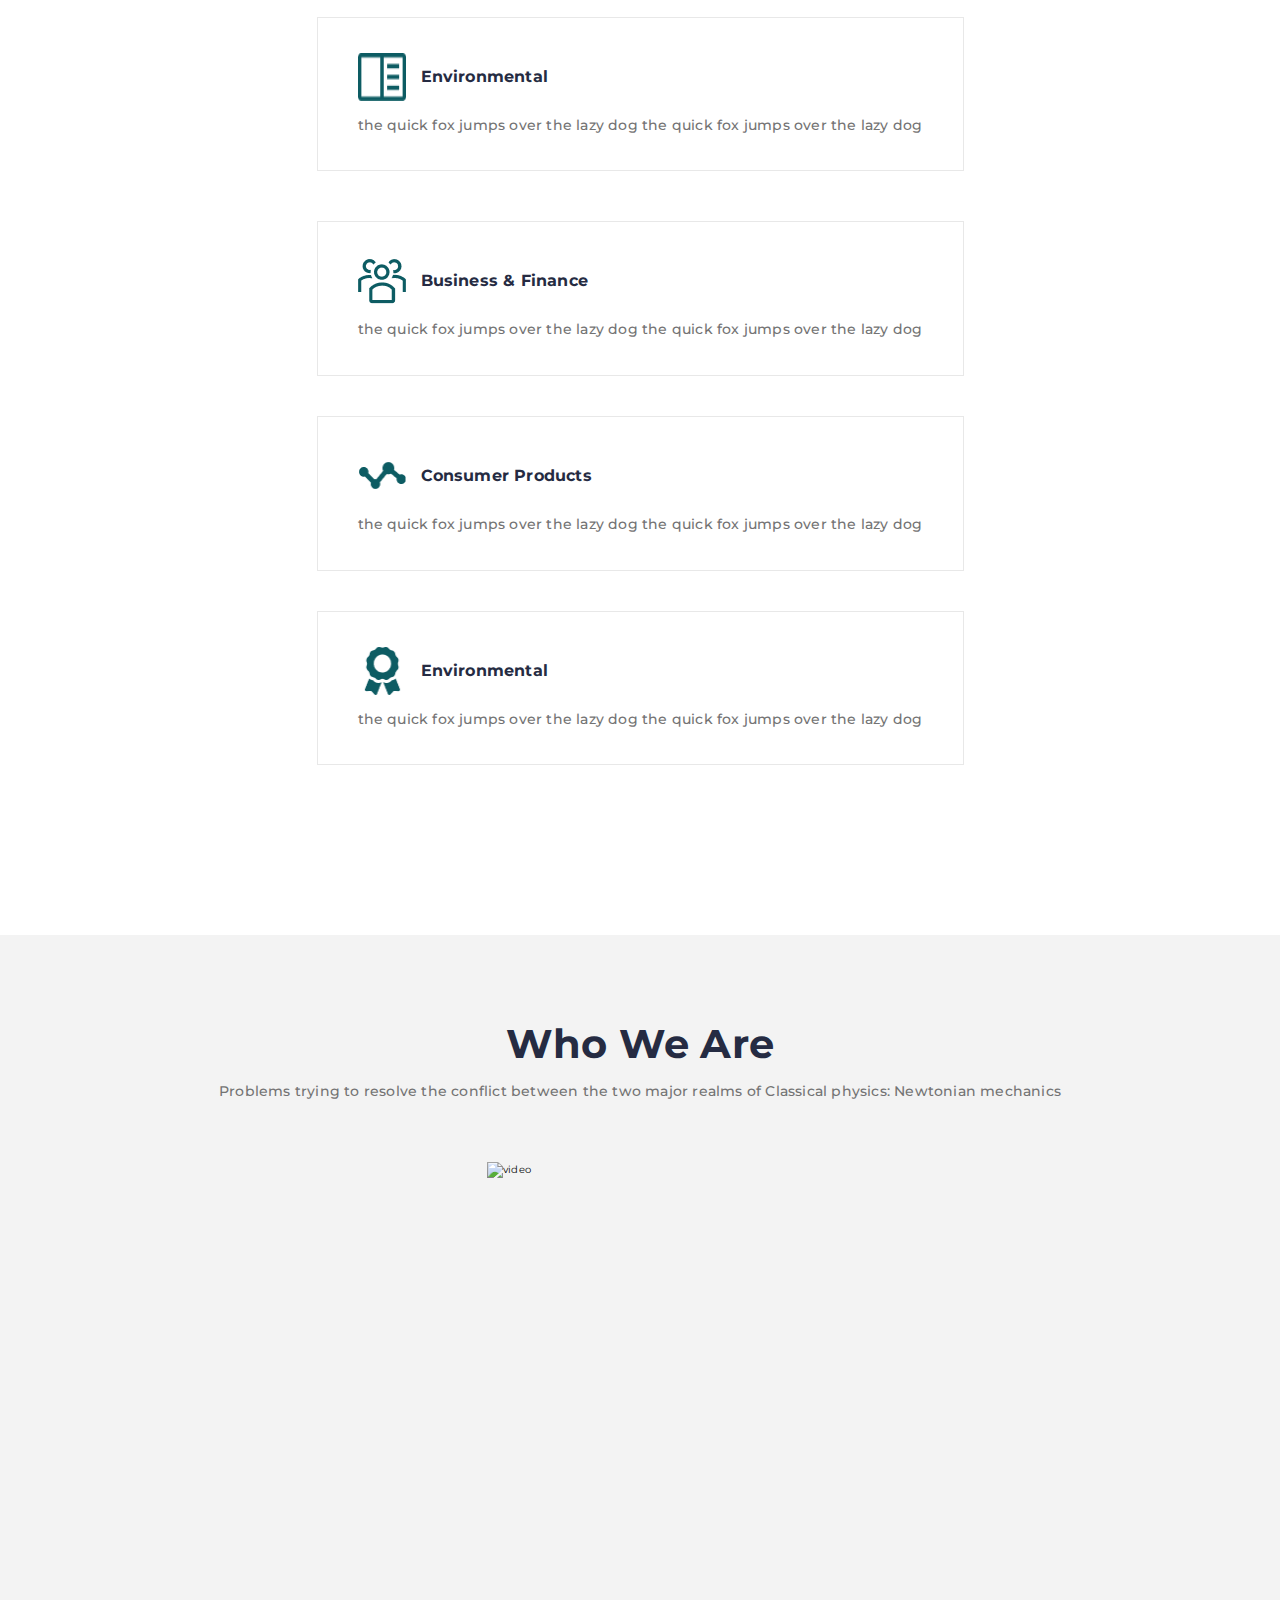
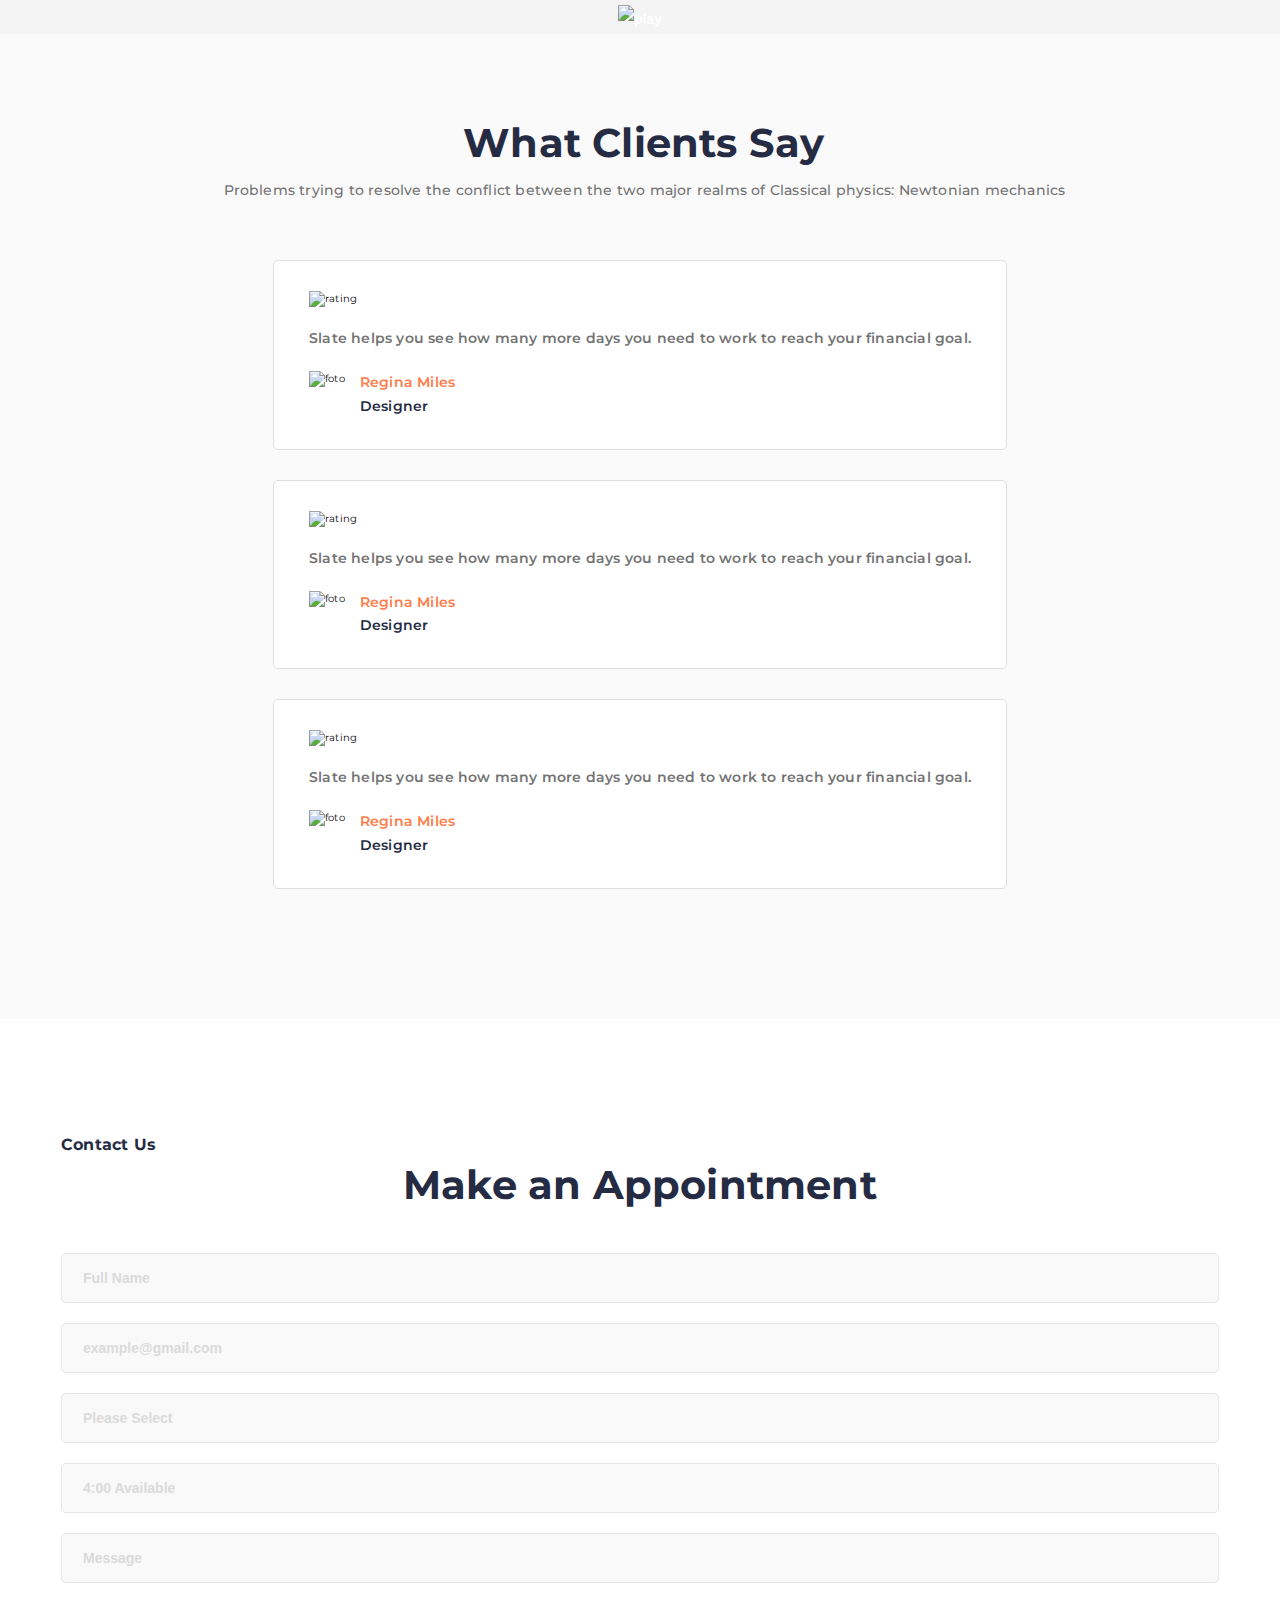
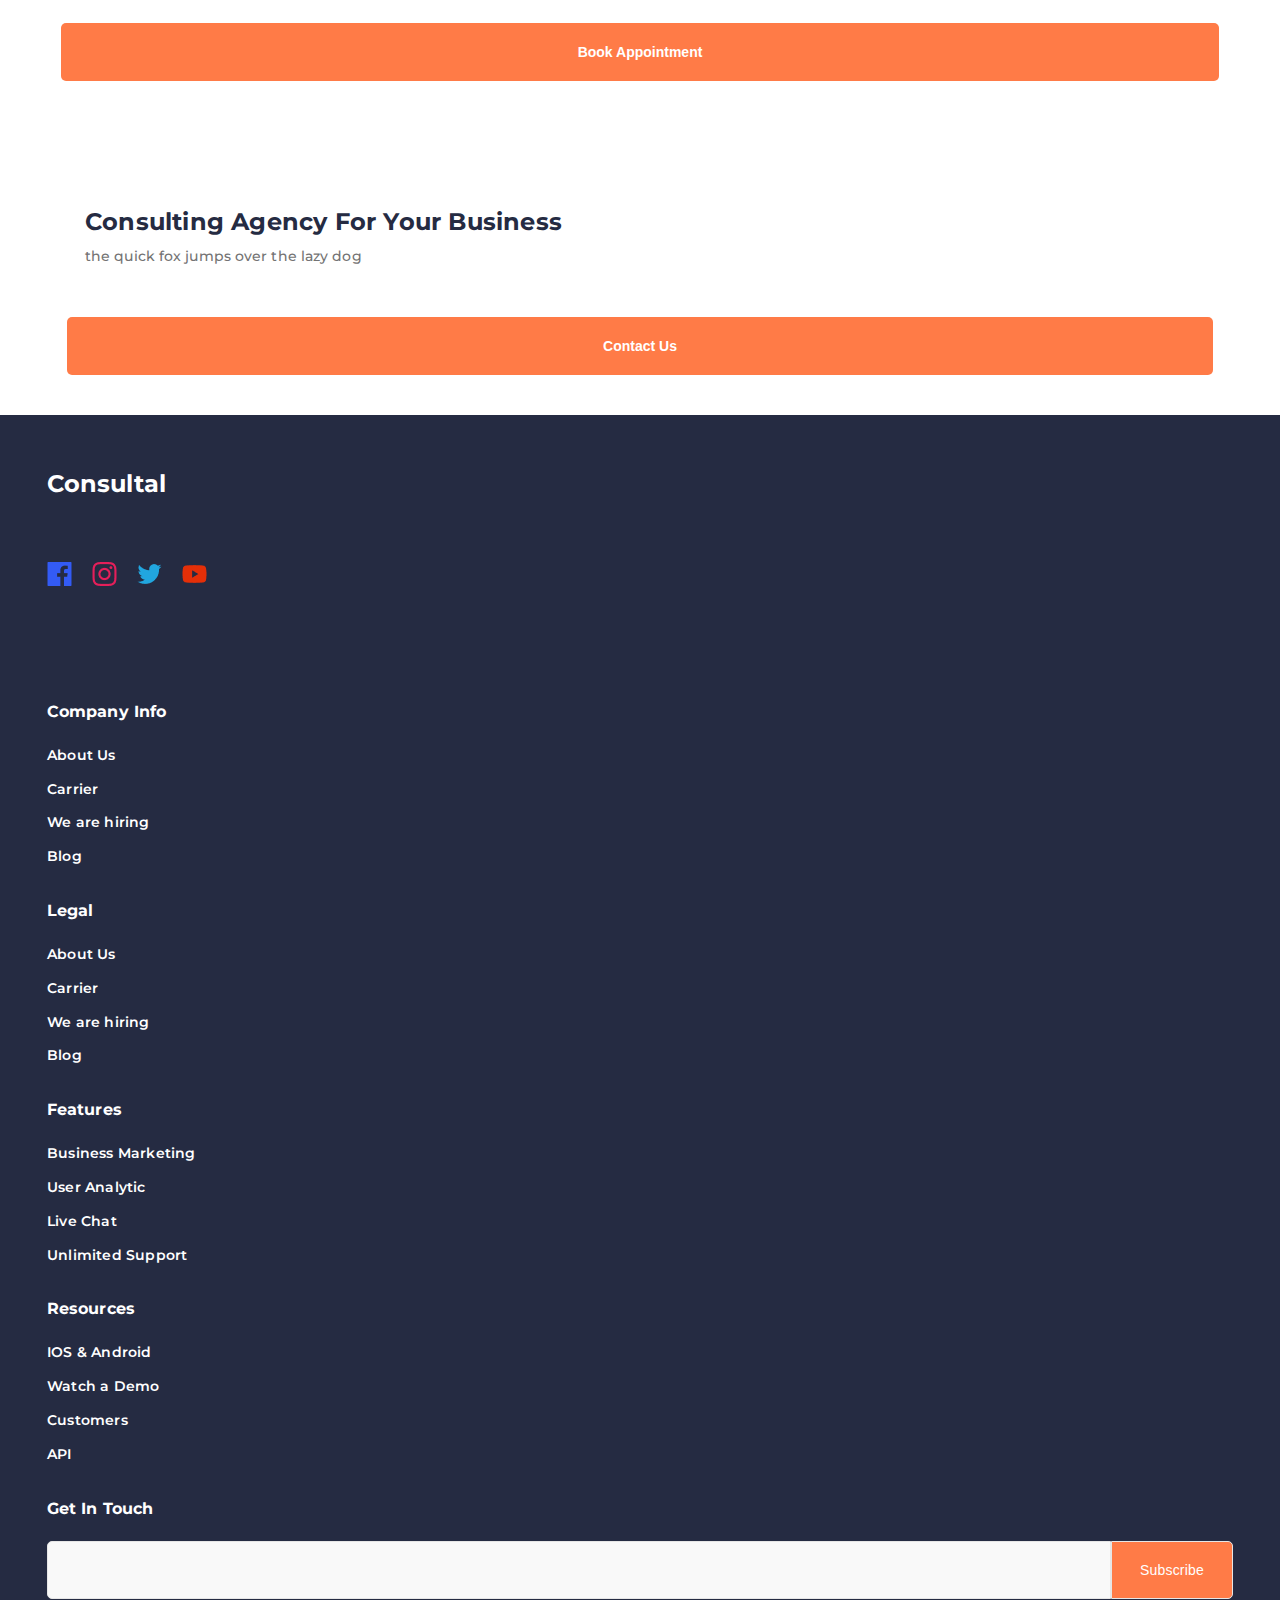
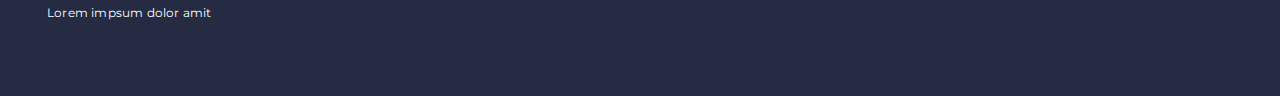
==== commit 9e38c862: "3lr2" ====
--- a/index.html
+++ b/index.html
@@ -4,24 +4,28 @@
     <meta charset="UTF-8">
     <meta http-equiv="X-UA-Compatible" content="IE=edge">
     <meta name="viewport" content="width=device-width, initial-scale=1.0">
+    <link rel="stylesheet" href="css/reseter.css">
     <link rel="stylesheet" href="css/style.css">
-    <link rel="stylesheet" href="css/reseter.css">
     <link href="https://fonts.googleapis.com/css2?family=Montserrat:wght@400;600;700&display=swap" rel="stylesheet">
     <title>First-Class Business Consultant</title>
 </head>
 <body>
     <h1></h1>
-    <header>
+    <div class="1slaid">
+    <header class="wrapper">
+        <div class="connav">
+        <div class="search">
         <h2 class="Consultal">Consultal</h2>
+        <div class="svg">
         <button class="but">
-            <img src="png/icn search .icn-xs.png" alt="Search" width="25" height="25"> 
+            <img src="png/icn search .icn-xs.svg" alt="Search" width="24" height="24"> 
         </button>
         <button class="but">
-            <img src="png/icn shopping-cart .icn-xs.png" alt="Menu" width="25" height="25">
-        </button>
+            <img src="png/icn shopping-cart .icn-xs.svg" alt="Basket" width="24" height="24">
         <button class="but"> 
-            <img src="png/icn menu .icn-xs.png" alt="Basket" width="25" height="25">
-        </button>
+            <img src="png/icn menu .icn-xs.svg" alt="Menu" width="24" height="24">
+    </div>
+        </div>
 <nav>
     <ul class="beg">
     <li><a class="begin" href="#" >Home</a></li>
@@ -29,108 +33,141 @@
     <li><a class="begin" href="#">Pricing</a></li>
     <li><a class="begin" href="#">Contact</a></li>
 </ul>
-</nav>
+</nav></div>
     </header>
     <main>
-        <section>
+        <section class="sec1">
             <h2>First-Class Business Consultant</h2>
             <p class="f1">We know how large objects will act, but things on a 
                 small scale just do not act that way.</p>
-            <button>Get Quote Now</button>
+        <div class="getnow">
+            <button class="buth2">Get Quote Now</button>
             <a class="learn" href="">Learn more</a>
-        </section>
+        </div>
+        </section></div>
         <section>
             <h2>Industry</h2>
-            <p>Problems trying to resolve the conflict between 
+            <p class="problem">Problems trying to resolve the conflict between 
                 the two major realms of Classical physics: Newtonian mechanics </p>
+                <div class="card">
             <ul>
                 <li>
-                    <img src="png/bag.png" alt="bag"> 
+                    <div class="block">
+                <div class="card2">
+                    <img src="png/bag.png" alt="bag" width="48" height="48">
                     <h3>Business & Finance </h3>
-                    <p>the quick fox jumps over the lazy 
-                        dog the quick fox jumps over the 
-                        lazy dog</p>
-                </li>
-                <li>
-                    <img src="png/shop.png" alt="shop">
+                </div>
+                    <p>the quick fox jumps over the lazy 
+                        dog the quick fox jumps over the 
+                        lazy dog</p>
+                    </div>
+                </li>
+                <li>
+                    <div class="block">
+                        <div class="card2">
+                    <img src="png/shop.png" alt="shop" width="48" height="48">
                     <h3>Consumer Products </h3>
-                    <p>the quick fox jumps over the lazy 
-                        dog the quick fox jumps over the 
-                        lazy dog</p>
-                </li>
-                <li>
-                    <img src="png/carbon_notebook.png" alt="book">
+                </div>
+                    <p>the quick fox jumps over the lazy 
+                        dog the quick fox jumps over the 
+                        lazy dog</p>
+                    </div> 
+                </li>
+                <li><div class="block">
+                    <div class="card2">
+                    <img src="png/carbon_notebook.png" alt="book" width="48" height="48">
                     <h3>Environmental </h3>
-                    <p>the quick fox jumps over the lazy 
-                        dog the quick fox jumps over the 
-                        lazy dog</p>
-                </li>
-                <li>
-                    <img src="png/people.png" alt="people">
-                    <h3>Business & Finance </h3>
-                    <p>the quick fox jumps over the lazy 
-                        dog the quick fox jumps over the 
-                        lazy dog</p>
-                </li>
-                <li>
-                    <img src="png/settings.png" alt="line">
-                    <h3>Consumer Products </h3>
-                    <p>the quick fox jumps over the lazy 
-                        dog the quick fox jumps over the 
-                        lazy dog</p>
-                </li>
-                <li>
-                    <img src="png/nagrada.png" alt="achievement">
-                    <h3>Environmental</h3>
-                    <p>the quick fox jumps over the lazy 
-                        dog the quick fox jumps over the 
-                        lazy dog</p>
-                </li>
-            </ul>
-        </section>
-        <section>
+                    </div>
+                    <p>the quick fox jumps over the lazy 
+                        dog the quick fox jumps over the 
+                        lazy dog</p>
+                </div>
+                </li>
+                <li>
+                    <li><div class="block">
+                        <div class="card2">
+                    <img src="png/people.png" alt="people" width="48" height="48">
+                    <h3>Business & Finance </h3></div>
+                    <p>the quick fox jumps over the lazy 
+                        dog the quick fox jumps over the 
+                        lazy dog</p>
+                    </div>
+                </li>
+                <li>
+                    <div class="block">
+                        <div class="card2">
+                    <img src="png/settings.png" alt="line" width="48" height="48">
+                    <h3>Consumer Products </h3></div>
+                    <p>the quick fox jumps over the lazy 
+                        dog the quick fox jumps over the 
+                        lazy dog</p>
+                    </div>
+                </li>
+                <li>
+                    <div class="block">
+                        <div class="card2">
+                    <img src="png/nagrada.png" alt="achievement" width="48" height="48">
+                    <h3>Environmental</h3></div>
+                    <p>the quick fox jumps over the lazy 
+                        dog the quick fox jumps over the 
+                        lazy dog</p>
+                    </div>
+                </li>
+            </ul></div>
+        </section>
+        <section class="who">
+            
             <h2>Who We Are</h2>
-            <p>Problems trying to resolve 
+            <p class="media">Problems trying to resolve 
                 the conflict between the 
                 two major realms of Classical 
                 physics: Newtonian mechanics</p>
-            <img src="#" alt="video">
-            <button><img src="#" alt="play"></button>
-        </section>
-        <section>
-            <h2>What Clients Say</h2>
-            <p>Problems trying to resolve 
+            <img class="video" src="png/media bg-cover.png" alt="video" width="306" height="442">
+            <button class="play"><img src="png/button.button.btn.primary-color.btn-circle.btn-lg.svg" alt="play" ></button>
+            </div>
+        </section>
+        <section class="comment">
+            <h2 class="client">What Clients Say</h2>
+            <p class="say">Problems trying to resolve 
                 the conflict between the two major 
                 realms of Classical physics: 
                 Newtonian mechanics </p>
-                <img src="#" alt="rating">
+                <div class="card">
+                    <div class="rating">
+                <img src="png/stars.svg" alt="rating">
             <blockquote>
                 Slate helps you see how many 
                 more days you need to work to 
                 reach your financial goal.
             </blockquote>
-            <img src="#" alt="foto">
-            <p class="autor">Regina Miles</p><p class="designer">Designer</p>
-            <img src="#" alt="rating">
+                <div class="circle">
+            <img src="png/media circle-box xs-circle.svg" alt="foto">
+            <div class="regina"><p class="autor">Regina Miles</p><p class="designer">Designer</p></div></div></div>
+            <div class="rating">
+            <img src="png/stars.svg" alt="rating">
             <blockquote>
                 Slate helps you see how many 
                 more days you need to work to 
                 reach your financial goal.
             </blockquote>
-            <img src="#" alt="foto">
-            <p class="autor">Regina Miles</p><p class="designer">Designer</p>
-            <img src="#" alt="rating">
+                <div class="circle">
+            <img src="png/media circle-box xs-circle (1).svg" alt="foto">
+            <div class="regina"><p class="autor">Regina Miles</p><p class="designer">Designer</p></div></div></div>
+            <div class="rating">
+            <img src="png/stars.svg" alt="rating">
             <blockquote>
                 Slate helps you see how many 
                 more days you need to work to 
                 reach your financial goal.
             </blockquote>
-            <img src="#" alt="foto">
-            <p class="autor">Regina Miles</p><p class="designer"> Designer</p>
-        </section>
-        <section>
-            <h3>Contact Us<h3>
-            <h2>Make an Appointment</h2>
+            <div class="circle">
+            <img src="png/media circle-box xs-circle (1).svg" alt="foto">
+            <div class="regina"><p class="autor">Regina Miles</p><p class="designer"> Designer</p></div></div></div></div>
+        </section>
+        <section class="fon">
+        <div class="make">
+            <p class="hcontact">Contact Us</p>
+            <h2 class="app">Make an Appointment</h2>
             <form class="form">
                 <label><input class="text" type="text" placeholder="Full Name"></label>
                 <label><input class="text"  type="text" placeholder="example@gmail.com"></label>
@@ -138,20 +175,27 @@
                 <label><input class="text" type="text" placeholder="4:00 Available"></label>
                 <label><input class="text" type="text" placeholder="Message"></label>
             </form>
-            <button>Book Appointment</button>
+            <button class="book">Book Appointment</button>
+        </div>
+        <div class="h3for">
+            <div class="make2">
+                <div class="h3p">
             <h3 class="foryour">Consulting Agency For Your Business</h3>
-            <p class="quich">the quick fox jumps over the lazy dog</p>
-            <button>Contact Us</button>
+            <p class="quich">the quick fox jumps over the lazy dog</p></div>
+            <button class="book">Contact Us</button></div></div>
         </section>
     </main>
         <footer>
             <h2 class="con">Consultal</h2>
+            <div class="soc">
             <a href="#"><img src="png/ant-design_facebook-filled.png" alt="Facebook"></a>
             <a href="#"><img src="png/ant-design_instagram-outlined.png" alt="Instagram"></a>
             <a href="#"><img src="png/ant-design_twitter-outlined.png" alt="Twitter"></a>
             <a href="#"><img src="png/carbon_logo-youtube.png" alt="YouTube"></a>
+            </div>
             <h3 class="company">Company Info</h3>
             <nav>
+                <div class="foot01"></div>
                 <ul>
                 <li><a class="link" href="#">About Us</a></li>
                 <li><a class="link" href="#">Carrier</a></li>
@@ -188,8 +232,9 @@
             </nav>
             <h3 class="company">Get In Touch</h3>
             <form>
-                <label><input type="text"></label>
-                <button class="sub">Subscribe</button>
+                <div class="form01">
+                <label class="label01"><input type="text"></label>
+                <button class="sub">Subscribe</button></div>
             </form>
             <p class="end">Lorem impsum dolor amit</p>
         </footer>
--- a/css/style.css
+++ b/css/style.css
@@ -8,19 +8,49 @@
     --primary-color: #252B42;
     --primary-color1:  #737373;
     --primary-color2:  #FFFFFF;
-}
-
+    box-sizing: border-box;
+}
+body{
+    margin: 0em;
+}
+*, ::after, ::before {
+    box-sizing: inherit;
+}
+
+.wrapper {
+    max-width: 1050px;
+    margin-left: auto;
+    margin-right: auto;
+    padding-left: 1.6rem;
+    padding-right: 1.6rem;
+}
 .begin{
     text-decoration: none;
     font-size:3rem;
     color: var(--primary-color1);
     font-weight: 400;
 }
+h1{
+    margin: 0em;
+}
 a{
     text-decoration: none;
 }
+header{
+    Width: 100%;
+    Height: 532px;
+    /*margin-bottom: 98px;*/
+    background: #F7F7F7;
+}
+
 .beg{
     text-align: center;
+    display: flex;
+    flex-direction: column;
+    margin:0;
+    gap: 30px;
+    padding-top: 7.5em;
+    
 }
 h2{
     font-weight: 700;
@@ -28,6 +58,10 @@
     line-height:1.425;
     text-align: center;
     color: var(--primary-color);
+    margin-left: auto;
+    margin-right: auto;
+    padding-top: 8rem;
+    padding-bottom: 1rem;
 }
 .learn{
     font-weight: 700;
@@ -35,42 +69,96 @@
     line-height: 2;
     text-align: center;
     color: #0D5C63;
+    border: 1px solid #0D5C63;
+    border-radius: 3.7rem;
+    padding: 1rem 3.6rem;
 }
 .Consultal{
     font-size: 2.4rem;
     line-height: 1.3;
     font-weight: 700;
     color: var(--primary-color);
-    text-align: left;
+    width: 116px;
+    margin-left: 3.5rem;
+    margin-top: 3.6rem;
+    padding: 0;
 }
 .f1{
     color: var(--primary-color1);
     font-weight: 500;
     font-size: 2rem;
     text-align: center;
-
+    margin-left: auto;
+    margin-right: auto;
+    width: 279px;
+    padding-top: 4rem;
+    padding-bottom: 4.rem;
 }
 p{
     color: var(--primary-color1);
     font-weight: 500;
     font-size: 1.4rem;
     line-height: 1.4;
-    text-align: center;
-
-}
+    margin-left: 54.5px;
+    margin-right: 54.5px;
+    align-items: flex-start;
+    margin: 0em;
+}
+.problem{
+    text-align: center;
+    margin-right: 54.5px;
+    margin-left: 54.5px;
+    margin-bottom: 45px;
+}
+ul{
+    margin: 0;
+}
+.card{
+    display: flex;
+    flex-direction: column;
+    align-items: center;
+    padding: 0px;
+    gap: 30px;
+    margin-left: 4.3rem;
+    margin-right: 4.3rem;
+    padding-bottom: 13rem;
+}
+.card2{
+    display: flex;
+    flex-direction: row;
+    align-items: center;
+    gap: 15px;
+    padding-bottom: 1.5rem;
+}
+.block{
+    border: 1px solid #E8E8E8;
+    display: flex;
+    flex-direction: column;
+    align-items: flex-start;
+    padding: 3.5rem 4rem;
+    margin-bottom: 3rem;
+}
+li {
+    list-style-type: none; /* Убираем маркеры */
+    padding-bottom: 1rem;
+}
+
 h3{
     font-weight: 700;
     font-size: 1.6rem;
-    text-align: center;
     color: var(--primary-color);
+    align-items: flex-start;
 }
 blockquote{
     font-weight: 600;
     font-size: 1.4rem;
     line-height: 1.7;
-    text-align: center;
     color: var(--primary-color1);
-}
+    align-items: flex-start;
+    padding-top: 2rem;
+    padding-bottom: 2rem;
+}
+
 .autor{
     font-weight: 600;
     font-size: 1.4rem;
@@ -82,10 +170,9 @@
     font-size: 1.4rem;
     line-height: 1.7;
     color: var(--primary-color);
-}
-.form{
-    text-align: center;
-}
+    margin:0em;
+}
+
 .text{
     font-weight: 600;
     font-size: 1.4rem;
@@ -96,6 +183,7 @@
     font-weight: 700;
     font-size: 2.4rem;
     line-height: 1.3;
+    padding-bottom: 1rem;
 }
 .quich{
     font-weight: 500;
@@ -103,46 +191,320 @@
     line-height: 1.4;
     color: var(--primary-color1);
     letter-spacing: 0.1px;
+    padding-right: 7.8rem;
+    padding-bottom: 1rem;
+}
+.h3p{
+    padding: 0 18px;
 }
 .but{
     background-color: transparent;
+    margin-right: 2.4rem;
+    padding: 0px;
+    border: 0em;
+
+}
+.search{
+    display: flex;
+    justify-content: space-between;
+    margin: 0em;
+}
+.svg{
+    margin-top: 4em;
+    margin-right: 1.4em;
 }
 button{
     font-weight: 700;
-    font-size: 1.4;
+    font-size: 1.4rem;
     line-height: 2;
     color: var(--primary-color2);
     background-color: #FF7B47;
-}
+    
+}
+.play{
+    background-color: transparent;
+    z-index: 10;
+    border: 0;
+    max-width: 100%;
+    margin:0 auto;
+    align-items: center;
+    display: block;
+    
+
+}
+.who{
+    background: #F3F3F3;
+}
+.media{
+    margin-left: 94.5px;
+    margin-right: 94.5px;
+    text-align: center;
+    padding-bottom: 6rem;
+}
+.video{
+    margin:0 auto;
+    align-items: center;
+    max-width: 100%;
+    display: block;
+    z-index: -1;
+    
+}
+.comment{
+    background: #FAFAFA;
+}
+.client{
+    margin-left: 94px;
+    margin-right: 86.5px;
+}
+.say{
+    margin-left: 80.5px;
+    margin-right: 71.5px;
+    text-align: center;
+    padding-bottom: 6rem;
+}
+.otzivi{
+    display: flex;
+    flex-direction: column;
+    align-items: center;
+    padding: 0px;
+    gap: 30px;
+    margin-left: 4.2rem;
+    margin-right: 4.2rem;
+    padding-bottom: 9.4rem;
+}
+.circle{
+    display: flex;
+    justify-content: space-between;
+    margin: 0em;
+}
+.regina{
+    display: flex;
+    flex-direction: column;
+    align-items: flex-start;
+    padding-left: 1.5rem;
+    margin: 0em;
+}
+.rating{
+    display: flex;
+    flex-direction: column;
+    align-items: flex-start;
+    padding: 30px 35px;
+    
+    background: #FFFFFF;
+    border: 1px solid #DEDEDE;
+    border-radius: 5px;
+}
+.make{
+    display: flex;
+    flex-direction: column;
+    align-items: flex-start;
+    padding-top: 11.5rem;
+    padding-bottom: 8.5rem;
+    margin-left: 6.1rem;
+    margin-right: 6.1rem;
+    
+}
+form{
+    display: flex;
+    flex-direction: column;
+    align-items: flex-start;
+    gap: 20px;
+    width: 100%;
+}
+label{
+    border-radius: 5px;
+    display: flex;
+    flex-direction: column;
+    align-items: flex-start;
+    width: 100%;
+    height: 50px;
+}
+.text{
+    width: 100%;
+    height: 50px;
+    border-radius: 5px;
+    padding-left: 21px;
+}
+
+.app{
+    display: flex;
+    text-align: left;
+    padding: 0px;
+    padding-bottom: 40px;
+}
+.hcontact{
+    font-weight: 700;
+    font-size: 1.6rem;
+    text-align: left;
+    color: var(--primary-color);
+}
+.book{
+    width: 100%;
+    margin-left:auto ;
+    margin-right:auto;
+    margin-top: 4rem;
+    padding: 15px 40px;
+    border-radius: 5px;
+    border: 0px;
+}
+.fon{
+    width: 100%;
+    background: url(/png/cover.jpg) center no-repeat;
+    -webkit-background-size: cover ;
+    
+}
+.h3fon{
+    background: #FAFAFA;
+    z-index: 5;
+    
+}
+.make2{
+    display: flex;
+    flex-direction: column;
+    align-items: flex-start;
+    padding: 40px 37px;
+    margin-left: 30px;
+    margin-right: 30px;
+}
+.buth2{
+    border-radius: 37px;
+    padding: 10px 36px;
+    width: 185px;
+    
+}
+.getnow{
+    display: flex;
+    flex-direction: column;
+    align-items: center;
+    padding: 0px;
+    gap: 25px;
+    padding-bottom: 60px;
+}
+.sec1{
+    margin: 0;
+    background: #FAFAFA;
+}
+
+
 footer{
     background-color: #252B42;
-    
-}
+    display: flex;
+    flex-direction: column;
+    align-items: flex-start;
+    padding-left: 47px;
+    padding-right: 47px;
+    width: 100%;
+    
+}
+.foot01{
+    display: flex;
+    flex-direction: column;
+    align-items: flex-start;
+    padding: 0px;
+    gap: 30px;
+}
+
 .con{
     font-weight: 700;
     font-size: 2.4rem;
     line-height: 1.3;
     color: var(--primary-color2);
     letter-spacing: 0.1px;
+    display: flex;
+    align-items: flex-start;
+    margin: 0;
+    padding-top: 53px;
+    padding-bottom: 63px;
+
+}
+.soc{
+    display: flex;
+flex-direction: row;
+align-items: center;
+padding: 0px;
+gap: 20px;
+margin-bottom: 90px;
+
 }
 .company{
     letter-spacing: 0.1px;
     color: var(--primary-color2);
+    padding-bottom: 20px;
+    padding-top: 20px;
 }
 .link{
     font-weight: 600;
-    font-size: 1.4rem;
+    font-size: 14px;
     line-height: 1.7;
     color: var(--primary-color2);
 }
+
 .sub{
     font-weight: 400;
+    border: 1px solid #E6E6E6;
+    padding: 0px 28px;
+    border-radius: 0px 5px 5px 0px;
+    letter-spacing: 0.2px;
+}
+.form01{
+    display: flex;
+    justify-content: space-around;
+    width: 100%;
+}
+.label01{
+    display: flex;
+    flex-direction: column;
+    align-items: flex-start;
+    width: 100%;
+    height: 58px;
+    
+}
+input{
+    width: 100%;
+    
+    background: #F9F9F9;
+    height: 58px;
+    border: 1px solid #E6E6E6;
+    border-radius: 5px;
+    border-radius: 5px 0px 0px 5px;
+    
 }
 .end{
     font-weight: 400;
-    font-size: 1.2rem;
+    font-size: 12px;
     line-height: 2.3;
     color: var(--primary-color2);
-}
-
-
+    padding-bottom: 70px;
+}
+
+/*@media(min-width: 1050px) {
+    .Consultal{
+        margin-left: 0px;
+        
+    }
+    .beg{
+        display: flex;
+        flex-direction: row;
+        padding-top: 3.6rem;
+        font-weight: 600;
+        font-size: 1.4rem;
+        line-height: 1.7;
+        gap: 21px;
+        margin-right: 3.9rem;
+    }
+    .begin{
+        font-weight: 600;
+        font-size: 1.4rem;
+        line-height: 1.7;
+    }
+    .svg{
+        display: flex;
+        margin-right: ;
+    }
+    .connav{
+        display: flex;
+        justify-content: space-between;
+        
+    }
+}*/
+
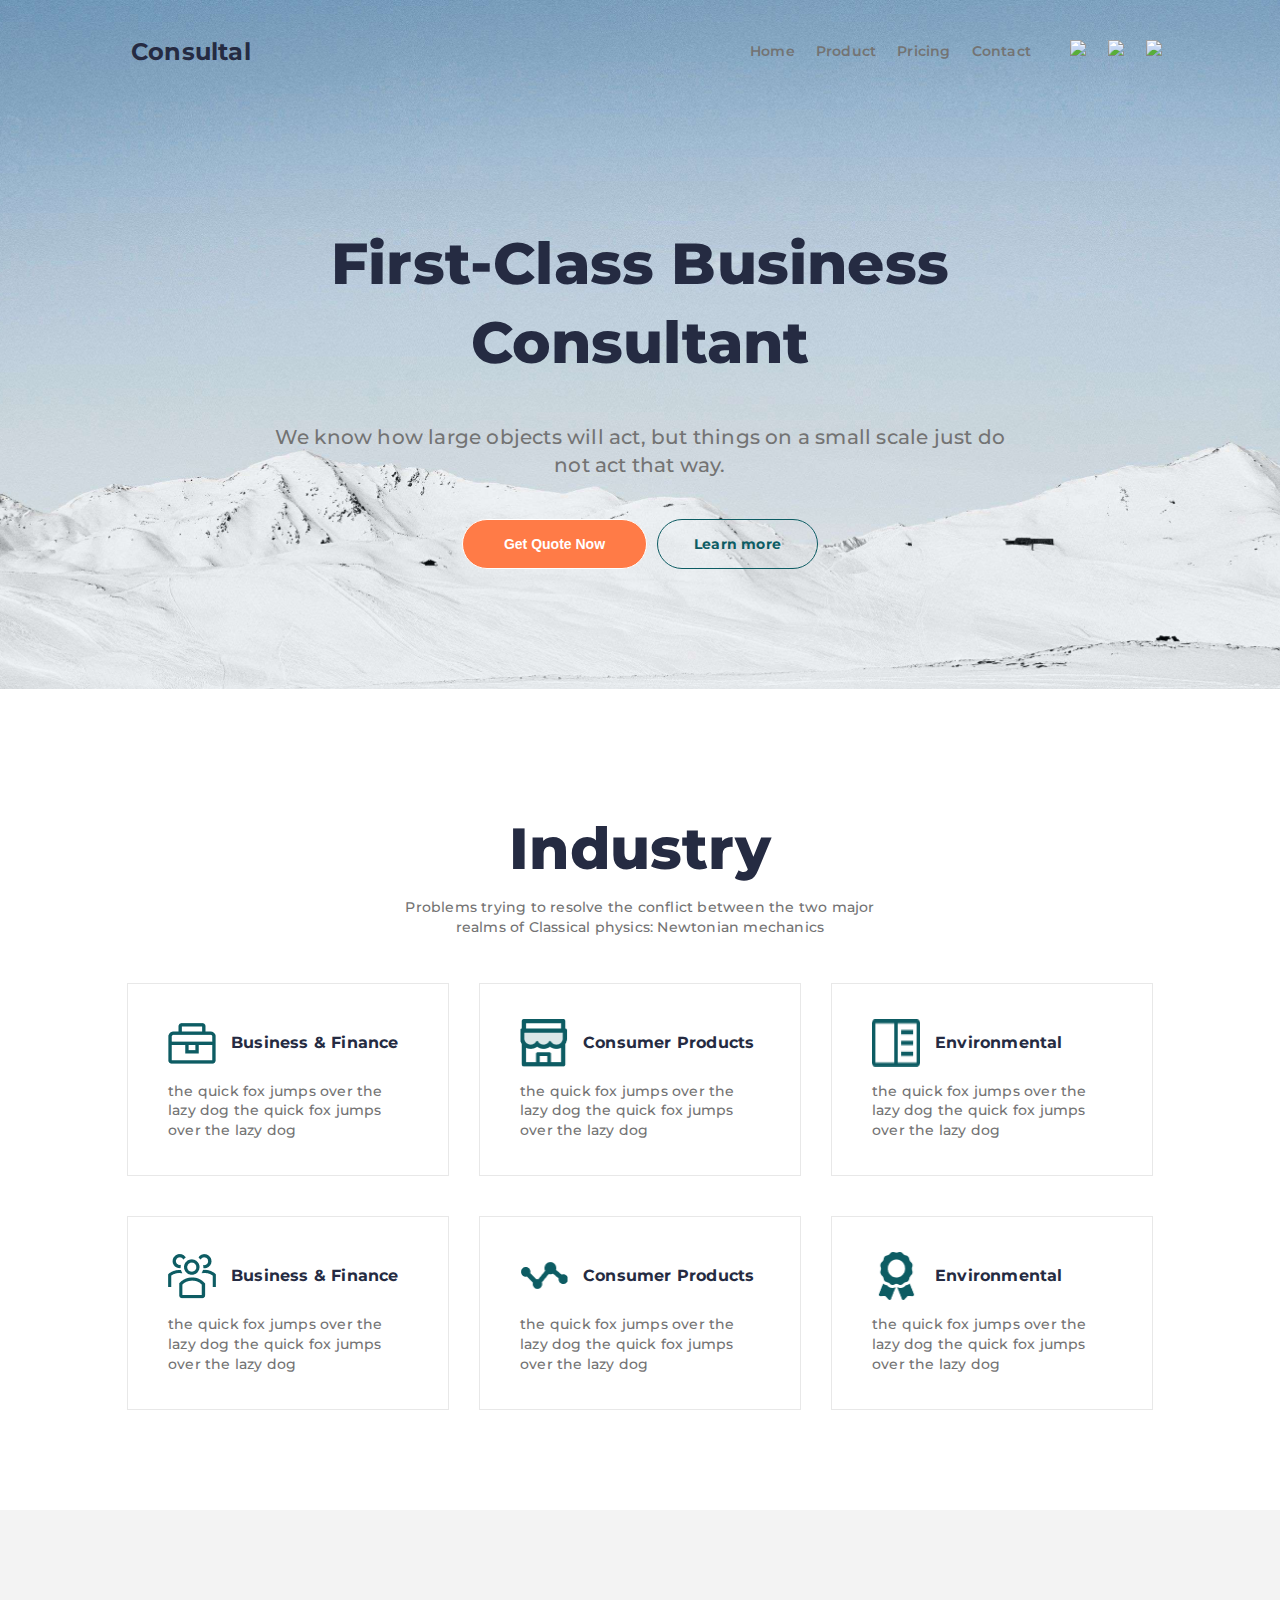
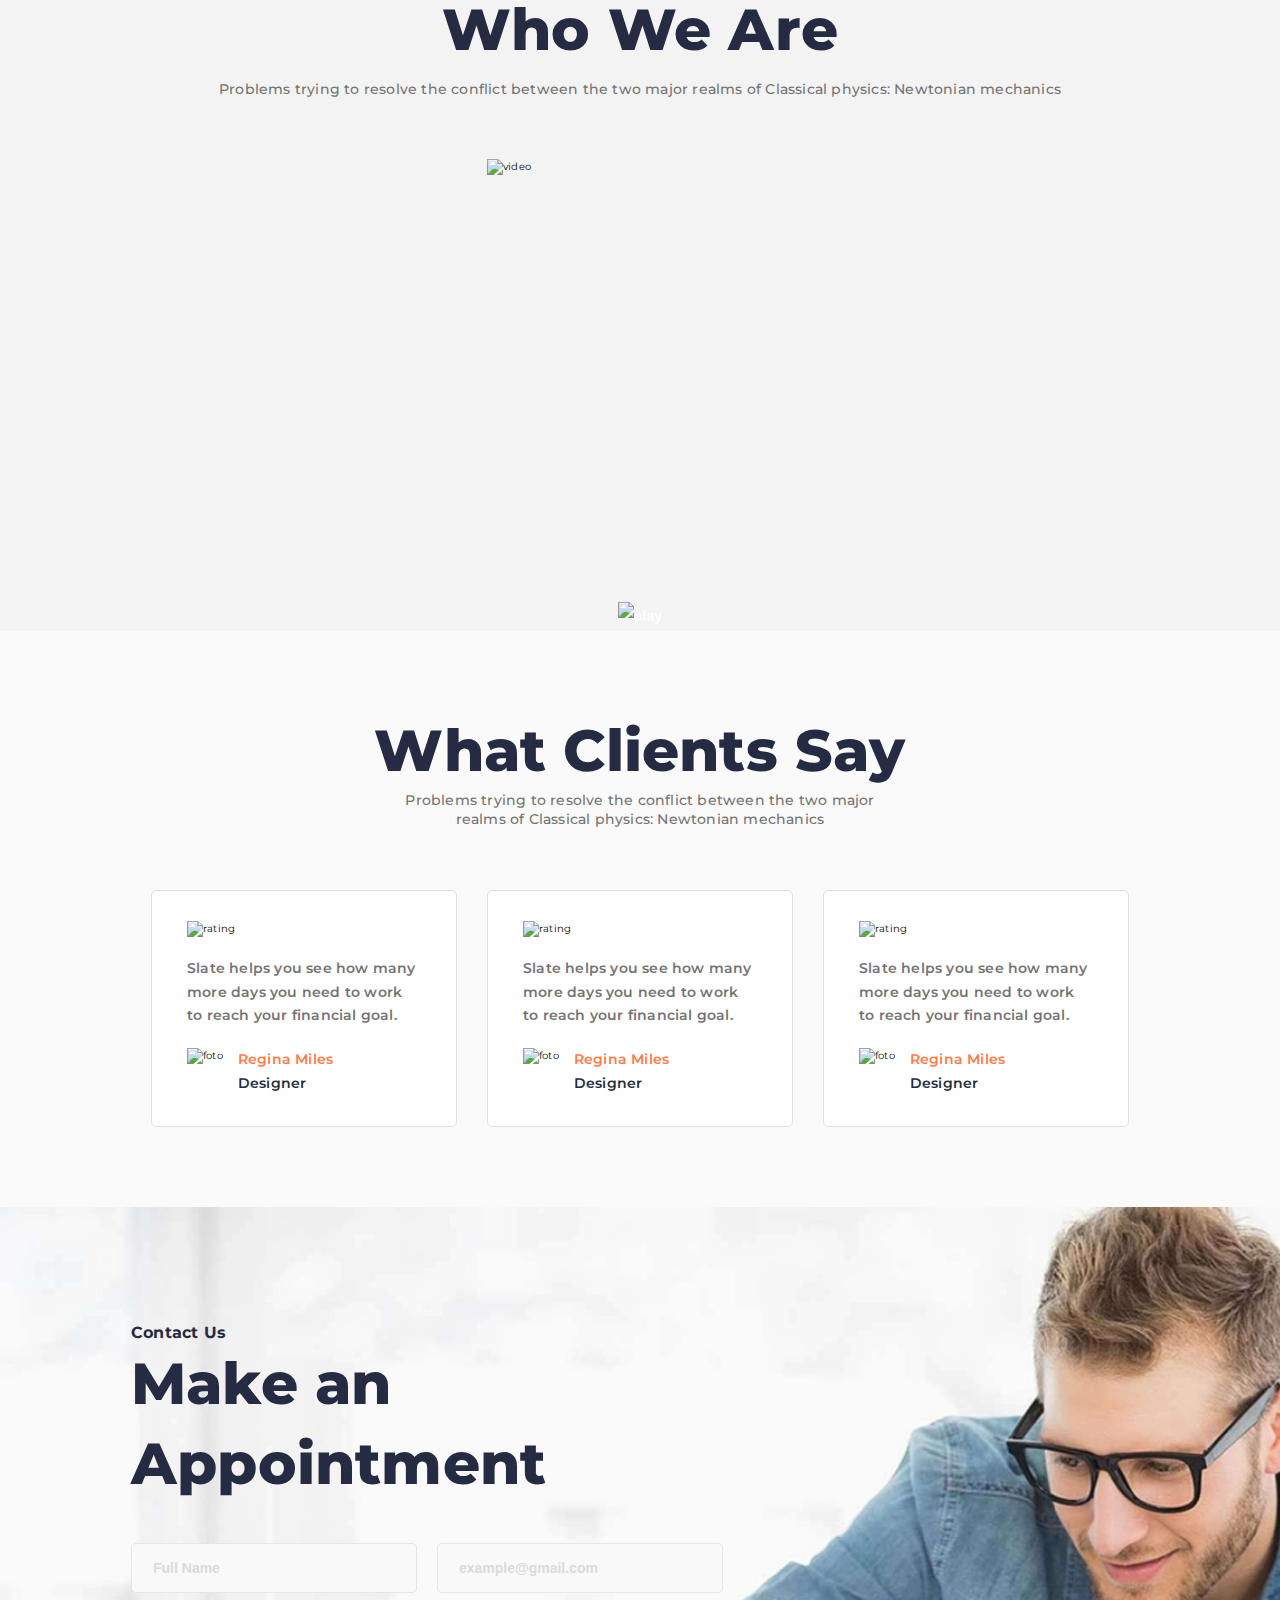
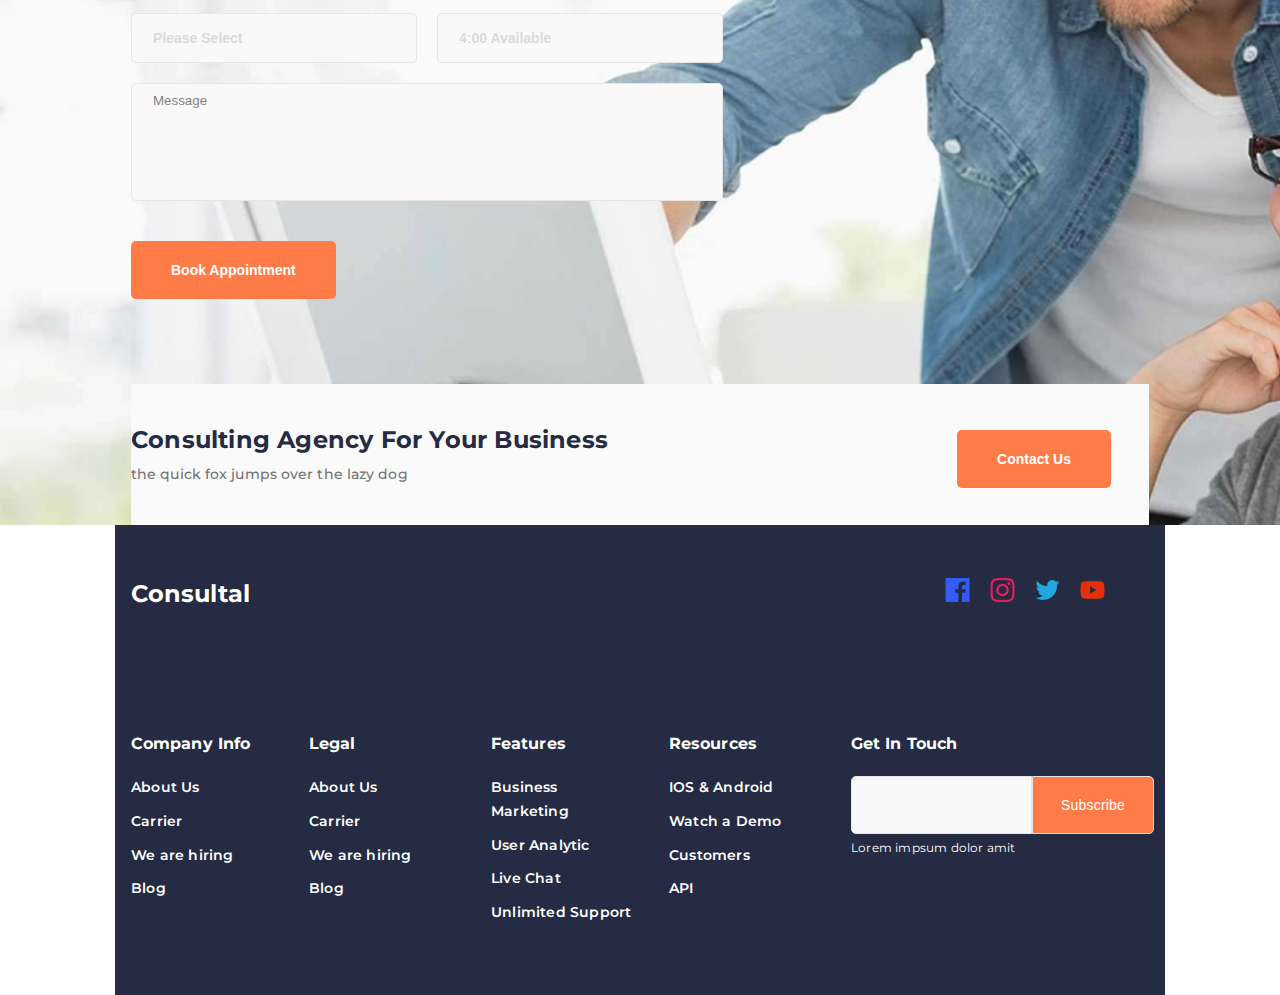
==== commit 269ccc65: "4lr" ====
--- a/index.html
+++ b/index.html
@@ -11,11 +11,31 @@
 </head>
 <body>
     <h1></h1>
-    <div class="1slaid">
+    <div class="slaid1">
     <header class="wrapper">
         <div class="connav">
         <div class="search">
         <h2 class="Consultal">Consultal</h2>
+        <nav class="nav2">
+            <ul class="beg2">
+            <li><a class="begin" href="#">Home</a></li>
+            <li><a class="begin" href="#">Product</a></li>
+            <li><a class="begin" href="#">Pricing</a></li>
+            <li><a class="begin" href="#">Contact</a></li>
+        </ul>
+        </nav>
+        <button class="but1">
+            <img src="png/icn search .icn-xs.svg" alt="Search" width="20" height="20"> 
+        </button>
+        <button class="but1">
+            <img src="png/icn shopping-cart .icn-xs.svg" alt="Basket" width="20" height="20">
+        </button>
+        <button class="but2"> 
+            <img src="png/icn menu .icn-xs.svg" alt="Menu" width="20" height="20">
+        </button>
+        <button class="but3"> 
+                <img src="png/icn menu .icn-xs.svg" alt="Menu" width="24" height="24">
+            </button>
         <div class="svg">
         <button class="but">
             <img src="png/icn search .icn-xs.svg" alt="Search" width="24" height="24"> 
@@ -24,9 +44,10 @@
             <img src="png/icn shopping-cart .icn-xs.svg" alt="Basket" width="24" height="24">
         <button class="but"> 
             <img src="png/icn menu .icn-xs.svg" alt="Menu" width="24" height="24">
-    </div>
-        </div>
-<nav>
+        </div>
+        </div>
+        
+<nav class="nav1">
     <ul class="beg">
     <li><a class="begin" href="#" >Home</a></li>
     <li><a class="begin" href="#">Product</a></li>
@@ -34,8 +55,10 @@
     <li><a class="begin" href="#">Contact</a></li>
 </ul>
 </nav></div>
+            
     </header>
     <main>
+        
         <section class="sec1">
             <h2>First-Class Business Consultant</h2>
             <p class="f1">We know how large objects will act, but things on a 
@@ -44,20 +67,20 @@
             <button class="buth2">Get Quote Now</button>
             <a class="learn" href="">Learn more</a>
         </div>
-        </section></div>
-        <section>
+        </section></div></div>
+        <section class="wrapper">
             <h2>Industry</h2>
             <p class="problem">Problems trying to resolve the conflict between 
                 the two major realms of Classical physics: Newtonian mechanics </p>
                 <div class="card">
-            <ul>
+            <ul class="ggrim">
                 <li>
                     <div class="block">
                 <div class="card2">
                     <img src="png/bag.png" alt="bag" width="48" height="48">
                     <h3>Business & Finance </h3>
                 </div>
-                    <p>the quick fox jumps over the lazy 
+                    <p class="pg2">the quick fox jumps over the lazy 
                         dog the quick fox jumps over the 
                         lazy dog</p>
                     </div>
@@ -68,7 +91,7 @@
                     <img src="png/shop.png" alt="shop" width="48" height="48">
                     <h3>Consumer Products </h3>
                 </div>
-                    <p>the quick fox jumps over the lazy 
+                    <p class="pg2">the quick fox jumps over the lazy 
                         dog the quick fox jumps over the 
                         lazy dog</p>
                     </div> 
@@ -78,17 +101,17 @@
                     <img src="png/carbon_notebook.png" alt="book" width="48" height="48">
                     <h3>Environmental </h3>
                     </div>
-                    <p>the quick fox jumps over the lazy 
+                    <p class="pg2">the quick fox jumps over the lazy 
                         dog the quick fox jumps over the 
                         lazy dog</p>
                 </div>
                 </li>
                 <li>
-                    <li><div class="block">
+                    <div class="block">
                         <div class="card2">
                     <img src="png/people.png" alt="people" width="48" height="48">
                     <h3>Business & Finance </h3></div>
-                    <p>the quick fox jumps over the lazy 
+                    <p class="pg2">the quick fox jumps over the lazy 
                         dog the quick fox jumps over the 
                         lazy dog</p>
                     </div>
@@ -98,7 +121,7 @@
                         <div class="card2">
                     <img src="png/settings.png" alt="line" width="48" height="48">
                     <h3>Consumer Products </h3></div>
-                    <p>the quick fox jumps over the lazy 
+                    <p class="pg2">the quick fox jumps over the lazy 
                         dog the quick fox jumps over the 
                         lazy dog</p>
                     </div>
@@ -117,7 +140,7 @@
         </section>
         <section class="who">
             
-            <h2>Who We Are</h2>
+            <h2 class="h2h2">Who We Are</h2>
             <p class="media">Problems trying to resolve 
                 the conflict between the 
                 two major realms of Classical 
@@ -127,12 +150,13 @@
             </div>
         </section>
         <section class="comment">
-            <h2 class="client">What Clients Say</h2>
+            <div class="wrapper">
+            <h2 class="h2h2">What Clients Say</h2>
             <p class="say">Problems trying to resolve 
                 the conflict between the two major 
                 realms of Classical physics: 
                 Newtonian mechanics </p>
-                <div class="card">
+                <div class="card01">
                     <div class="rating">
                 <img src="png/stars.svg" alt="rating">
             <blockquote>
@@ -163,8 +187,10 @@
             <div class="circle">
             <img src="png/media circle-box xs-circle (1).svg" alt="foto">
             <div class="regina"><p class="autor">Regina Miles</p><p class="designer"> Designer</p></div></div></div></div>
+        </div>
         </section>
         <section class="fon">
+            <div class="wrapper">
         <div class="make">
             <p class="hcontact">Contact Us</p>
             <h2 class="app">Make an Appointment</h2>
@@ -173,7 +199,7 @@
                 <label><input class="text"  type="text" placeholder="example@gmail.com"></label>
                 <label><input class="text" type="text" placeholder="Please Select"></label>
                 <label><input class="text" type="text" placeholder="4:00 Available"></label>
-                <label><input class="text" type="text" placeholder="Message"></label>
+                <label><input class="mes" type="text" placeholder="Message"></label>
             </form>
             <button class="book">Book Appointment</button>
         </div>
@@ -182,20 +208,24 @@
                 <div class="h3p">
             <h3 class="foryour">Consulting Agency For Your Business</h3>
             <p class="quich">the quick fox jumps over the lazy dog</p></div>
-            <button class="book">Contact Us</button></div></div>
+            <button class="book2">Contact Us</button></div></div>
+        </div>
         </section>
     </main>
-        <footer>
+        <footer class="wrapper">
+            <div class="socand">
             <h2 class="con">Consultal</h2>
             <div class="soc">
             <a href="#"><img src="png/ant-design_facebook-filled.png" alt="Facebook"></a>
             <a href="#"><img src="png/ant-design_instagram-outlined.png" alt="Instagram"></a>
             <a href="#"><img src="png/ant-design_twitter-outlined.png" alt="Twitter"></a>
             <a href="#"><img src="png/carbon_logo-youtube.png" alt="YouTube"></a>
-            </div>
+            </div></div>
+            <hr>
+            <div class="sela">
+            <div>
             <h3 class="company">Company Info</h3>
-            <nav>
-                <div class="foot01"></div>
+            <nav class="mango">
                 <ul>
                 <li><a class="link" href="#">About Us</a></li>
                 <li><a class="link" href="#">Carrier</a></li>
@@ -203,8 +233,10 @@
                 <li><a class="link" href="#">Blog</a></li>
             </ul>
             </nav>
+            </div>
+            <div >
             <h3 class="company">Legal</h3>
-            <nav>
+            <nav class="mango1">
                 <ul>
                 <li><a class="link" href="#">About Us</a></li>
                 <li><a class="link" href="#">Carrier</a></li>
@@ -212,8 +244,10 @@
                 <li><a class="link" href="#">Blog</a></li>
             </ul>
             </nav>
+            </div>
+            <div >
             <h3 class="company">Features</h3>
-            <nav>
+            <nav class="mango">
                 <ul>
                 <li><a class="link" href="#">Business Marketing</a></li>
                 <li><a class="link" href="#">User Analytic</a></li>
@@ -221,8 +255,10 @@
                 <li><a class="link" href="#">Unlimited Support</a></li>
             </ul>
             </nav>
+            </div>
+            <div >
             <h3 class="company">Resources</h3>
-            <nav>
+            <nav class="mango1">
                 <ul>
                 <li><a class="link" href="#">IOS & Android</a></li>
                 <li><a class="link" href="#">Watch a Demo</a></li>
@@ -230,6 +266,8 @@
                 <li><a class="link" href="#">API</a></li>
             </ul>
             </nav>
+            </div>
+            <div>
             <h3 class="company">Get In Touch</h3>
             <form>
                 <div class="form01">
@@ -237,6 +275,7 @@
                 <button class="sub">Subscribe</button></div>
             </form>
             <p class="end">Lorem impsum dolor amit</p>
+        </div></div>
         </footer>
 </body>
 </html>--- a/css/style.css
+++ b/css/style.css
@@ -21,8 +21,7 @@
     max-width: 1050px;
     margin-left: auto;
     margin-right: auto;
-    padding-left: 1.6rem;
-    padding-right: 1.6rem;
+    
 }
 .begin{
     text-decoration: none;
@@ -61,7 +60,7 @@
     margin-left: auto;
     margin-right: auto;
     padding-top: 8rem;
-    padding-bottom: 1rem;
+    /*padding-bottom: 1rem;*/
 }
 .learn{
     font-weight: 700;
@@ -90,9 +89,10 @@
     text-align: center;
     margin-left: auto;
     margin-right: auto;
-    width: 279px;
+    /*width: 279px;*/
     padding-top: 4rem;
     padding-bottom: 4.rem;
+    padding: 40px 50.5px;
 }
 p{
     color: var(--primary-color1);
@@ -109,6 +109,7 @@
     margin-right: 54.5px;
     margin-left: 54.5px;
     margin-bottom: 45px;
+    margin-top: 1rem;
 }
 ul{
     margin: 0;
@@ -121,15 +122,35 @@
     gap: 30px;
     margin-left: 4.3rem;
     margin-right: 4.3rem;
+}
+.card01{
+    display: flex;
+    flex-direction: column;
+    align-items: center;
+    padding: 0px;
+    gap: 30px;
+    padding: 0 2rem;
+    padding-bottom: 8rem;
+    
+}
+.ggrim{
+    display: grid;
+    grid-template-columns: repeat(1,1fr);
+    margin-left: 4.3rem;
+    margin-right: 4.3rem;
     padding-bottom: 13rem;
+    align-items: center;
 }
 .card2{
     display: flex;
     flex-direction: row;
+
     align-items: center;
     gap: 15px;
     padding-bottom: 1.5rem;
 }
+
+
 .block{
     border: 1px solid #E8E8E8;
     display: flex;
@@ -137,6 +158,7 @@
     align-items: flex-start;
     padding: 3.5rem 4rem;
     margin-bottom: 3rem;
+    width: auto;
 }
 li {
     list-style-type: none; /* Убираем маркеры */
@@ -222,8 +244,8 @@
     
 }
 .play{
-    background-color: transparent;
-    z-index: 10;
+    
+    background: transparent;
     border: 0;
     max-width: 100%;
     margin:0 auto;
@@ -236,10 +258,11 @@
     background: #F3F3F3;
 }
 .media{
-    margin-left: 94.5px;
-    margin-right: 94.5px;
+    margin-left: 7rem;
+    margin-right: 7rem;
     text-align: center;
     padding-bottom: 6rem;
+    margin-top: 1rem;
 }
 .video{
     margin:0 auto;
@@ -261,6 +284,7 @@
     margin-right: 71.5px;
     text-align: center;
     padding-bottom: 6rem;
+    margin-top: 1rem;
 }
 .otzivi{
     display: flex;
@@ -305,19 +329,20 @@
     
 }
 form{
-    display: flex;
-    flex-direction: column;
-    align-items: flex-start;
+    display: grid;
+    grid-template-columns: repeat(1,1fr);
+    /*display: flex;
+    flex-direction: column;
+    align-items: flex-start;*/
     gap: 20px;
     width: 100%;
 }
 label{
     border-radius: 5px;
-    display: flex;
-    flex-direction: column;
-    align-items: flex-start;
-    width: 100%;
-    height: 50px;
+    /*display: flex;
+    flex-direction: column;
+    align-items: flex-start;*/
+    width: 100%;
 }
 .text{
     width: 100%;
@@ -331,12 +356,21 @@
     text-align: left;
     padding: 0px;
     padding-bottom: 40px;
+    margin-left: 0em;
 }
 .hcontact{
     font-weight: 700;
     font-size: 1.6rem;
     text-align: left;
     color: var(--primary-color);
+}
+.mes{
+    width: 100%;
+    height: 50px;
+    border-radius: 5px;
+    padding-left: 21px;
+    padding-bottom: 100px;
+    padding-top: 16px;
 }
 .book{
     width: 100%;
@@ -347,16 +381,25 @@
     border-radius: 5px;
     border: 0px;
 }
+.book2{
+    width: 100%;
+    margin-left:auto ;
+    margin-right:auto;
+    margin-top: 5rem;
+    padding: 15px 40px;
+    border-radius: 5px;
+    border: 0px;
+}
 .fon{
     width: 100%;
-    background: url(/png/cover.jpg) center no-repeat;
+    background: url(/png/backgroundcon.png) center no-repeat;
     -webkit-background-size: cover ;
     
 }
-.h3fon{
+.h3for{
     background: #FAFAFA;
-    z-index: 5;
-    
+    background-size: 100%;
+    background-size: cover;
 }
 .make2{
     display: flex;
@@ -365,6 +408,8 @@
     padding: 40px 37px;
     margin-left: 30px;
     margin-right: 30px;
+    
+    
 }
 .buth2{
     border-radius: 37px;
@@ -384,7 +429,28 @@
     margin: 0;
     background: #FAFAFA;
 }
-
+.nav2{
+    display: none;
+}
+.but1{
+    display: none;
+}
+.but2{
+    display: none;
+}
+.but3{
+    display: none;
+}
+.pg2{
+    color: var(--primary-color1);
+    font-weight: 500;
+    font-size: 1.4rem;
+    line-height: 1.4;
+    margin-left: 54.5px;
+    margin-right: 54.5px;
+    align-items: flex-start;
+    margin: 0em;
+}
 
 footer{
     background-color: #252B42;
@@ -410,8 +476,9 @@
     line-height: 1.3;
     color: var(--primary-color2);
     letter-spacing: 0.1px;
-    display: flex;
-    align-items: flex-start;
+    /*display: flex;
+    align-items: flex-start;*/
+    width: auto;
     margin: 0;
     padding-top: 53px;
     padding-bottom: 63px;
@@ -476,13 +543,27 @@
     color: var(--primary-color2);
     padding-bottom: 70px;
 }
-
-/*@media(min-width: 1050px) {
+.h2h2{
+    padding-left: 5.2rem;
+    padding-right: 5.2rem;
+}
+.socand{
+    display: flex;
+    flex-direction: column;
+    align-items: flex-start
+}
+hr{
+    display: none;
+}
+
+
+@media(min-width: 1050px) {
     .Consultal{
         margin-left: 0px;
         
     }
-    .beg{
+    
+    .beg2{
         display: flex;
         flex-direction: row;
         padding-top: 3.6rem;
@@ -492,19 +573,227 @@
         gap: 21px;
         margin-right: 3.9rem;
     }
+    .nav1{
+        display: none;
+    }
+    .nav2{
+        display: inherit;
+        margin-left: 50.3rem;
+        padding-top:4px;
+    }
+    
     .begin{
         font-weight: 600;
         font-size: 1.4rem;
         line-height: 1.7;
     }
     .svg{
-        display: flex;
-        margin-right: ;
+        display: none;
+        
+    }
+    .but{
+        display: none;
+    }
+    .but1{
+        display: inherit;
+        background-color: transparent;
+        margin-right: 1.8rem;
+        padding: 0px;
+        border: 0em;
+        padding-top: 40px;
+    }
+    .but2{
+        display: inherit;
+        background-color: transparent;
+        padding: 0px;
+        border: 0em;
+        padding-top: 40px;
+    }
+    .but3{
+        display: none;
     }
     .connav{
         display: flex;
         justify-content: space-between;
         
     }
-}*/
-
+
+    header{
+        Width: 100%;
+        Height: 104px;
+        /*margin-bottom: 98px;*/
+        background-color: transparent;
+    }
+
+    h2{
+        font-weight: 800;
+        font-size:5.8rem;
+        line-height:1.37;
+        letter-spacing: 0.2px;
+        width: 636px;
+        text-align: center;
+        color: var(--primary-color);
+        padding-top: 12rem;
+        /*padding: 12rem  11.2rem 1rem;*/
+    }
+
+    .f1{
+        padding: 4rem 25.5rem;
+    }
+
+    .getnow{
+        display: flex;
+        flex-direction: row;
+        justify-content: center;
+        gap: 1rem;
+        padding-bottom: 12rem;
+    }
+
+    .slaid1{
+        background: url(/png/cover1.jpg) center no-repeat;
+    -webkit-background-size: cover ;
+    }
+    .ggrim{
+    grid-template-columns: repeat(3,1fr);
+    gap: 30px;
+    padding-bottom: 0;
+    }
+    .block{
+        margin-bottom: 0rem;
+    }
+    
+    .sec1{
+    background-color: transparent;
+
+}
+    .problem{
+        margin-right: 27rem;
+        margin-left: 27rem;
+
+}
+.card{
+    padding-bottom: 9rem;
+}
+.say{
+    margin: 0 27rem;
+}
+.card01{
+    flex-direction: row;
+}
+
+.wrapper{
+    padding-left: 1.6rem;
+    padding-right: 1.6rem;
+}
+
+.h2h2{
+    padding-top: 8rem;
+}
+label{
+    width: 286px;
+}
+form{
+    width: auto;
+    grid-template-columns: repeat(2,1fr);
+    gap: 20px;
+}
+
+.mes{
+    width: 592px;
+}
+
+.book{
+    width: auto;
+    margin-left: 0em;
+}
+
+.book2{
+    width: auto;
+    margin: 0em;
+    margin-right: 3.8rem;
+}
+.h3p{
+    padding: 0em;
+}
+.make2{
+    margin: 0em;
+    padding: 4rem  0rem 3rem 0rem  ;
+    flex-direction: row;
+    align-items: center;
+    justify-content: space-between
+}
+.make{
+    margin: 0em;
+}
+
+.socand{
+    display: flex;
+    flex-direction: row;
+    align-items: baseline;
+    gap: 69.5rem;
+
+}
+.soc{
+    margin: 0em;
+}
+.con{
+    padding-bottom: 53px;
+}
+hr{
+    display: none;
+}
+.mango{
+    width: 148px;
+}
+.mango1{
+    width: 152px;
+}
+.sela{
+    
+    display: flex;
+    flex-direction: row;
+    gap: 30px;
+    padding-top: 5rem;
+    padding-bottom: 6rem;
+}
+input{
+    width: auto;
+}
+
+}
+
+.card2{
+    width: 24rem;
+}
+
+
+
+@media(min-width: 1440px){
+    .but3{
+        display: inherit;
+        background-color: transparent;
+        margin-left: 11.2rem;
+        padding: 0px;
+        border: 0em;
+        padding-top: 40px;
+
+    }
+    .but2{
+        display: none;
+    }
+    .nav2{
+        margin-left: 53.3rem;
+    }
+    .f1{
+        padding: 4rem 45rem;
+    }
+
+    hr{
+        display: inherit;
+        width: 1057px;
+        height: 0px;
+        border: 1px solid #364067;
+            
+        }
+}
+
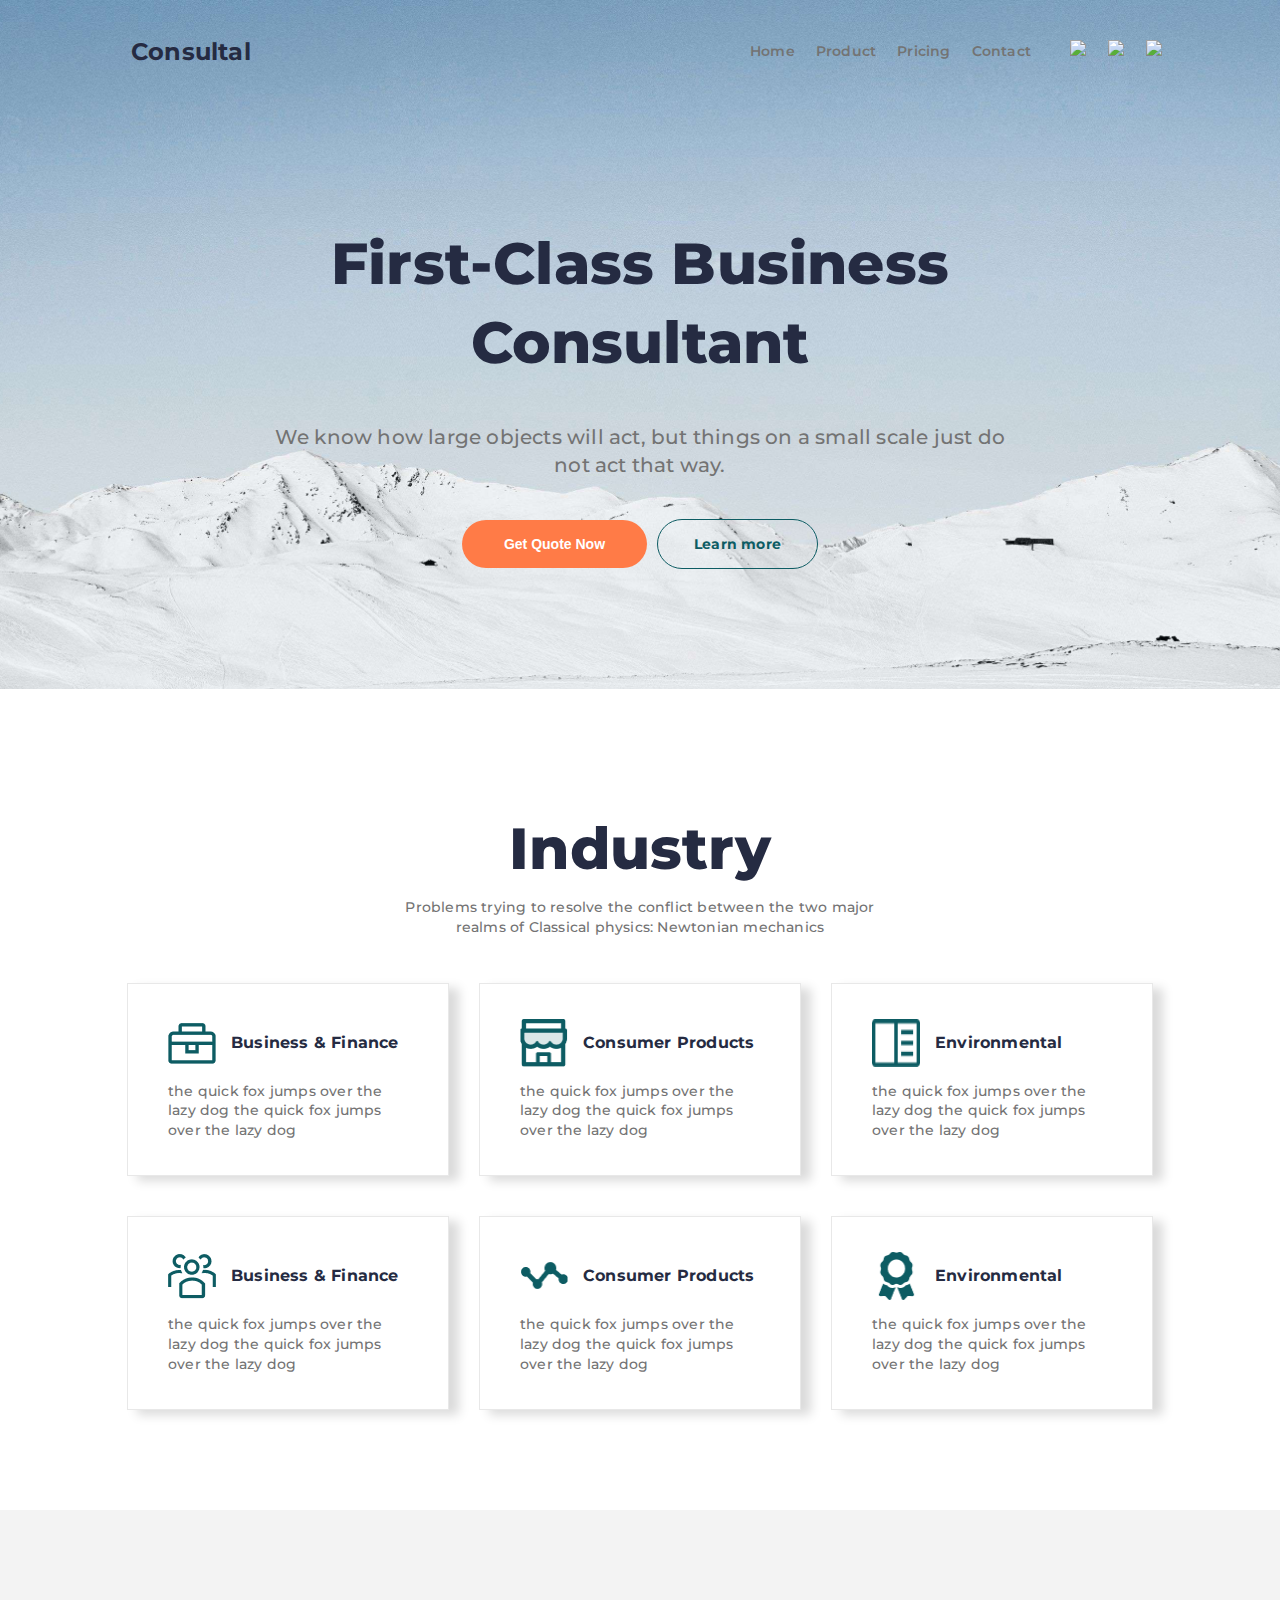
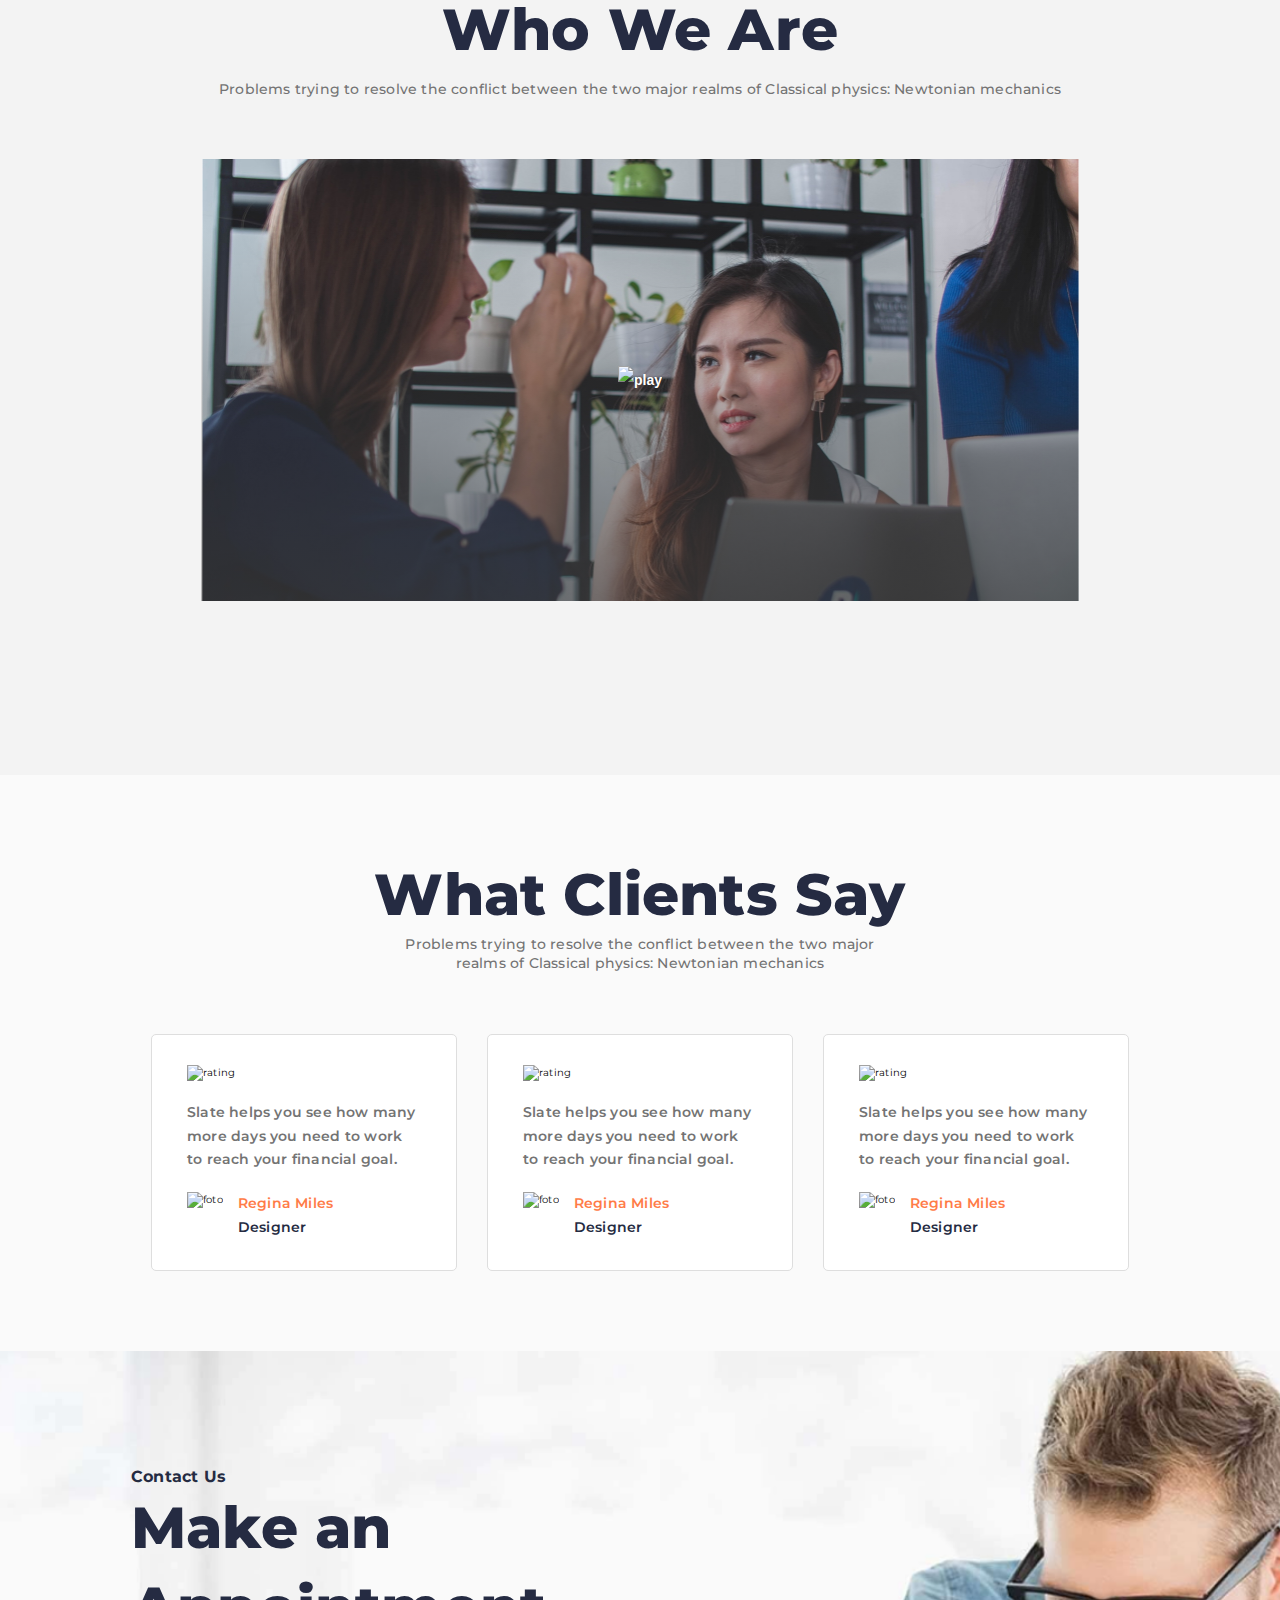
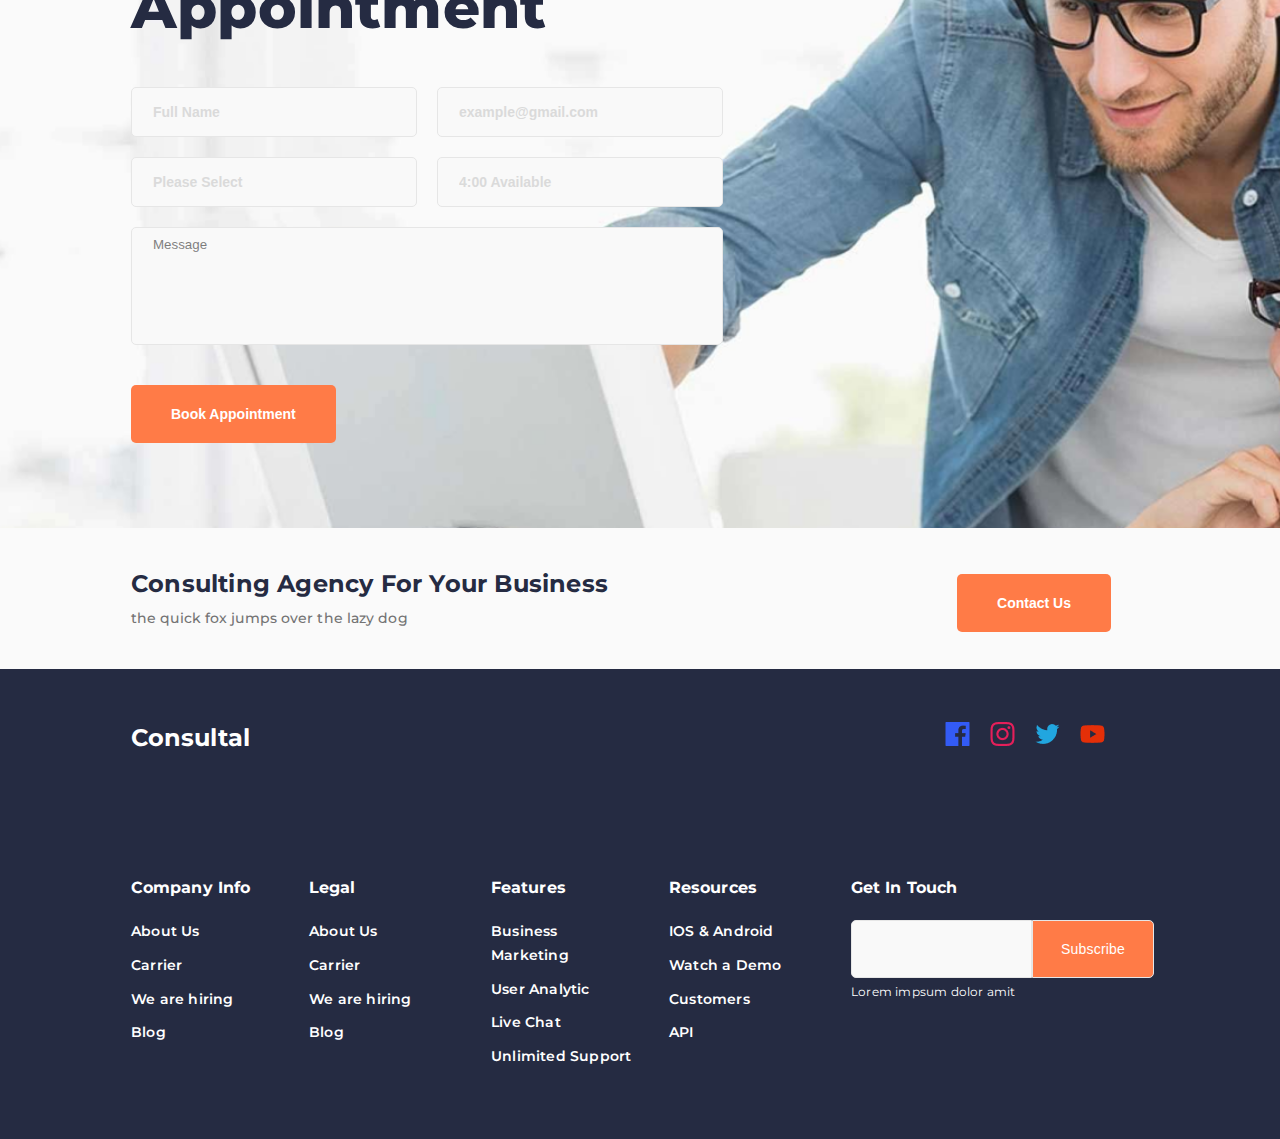
==== commit 8aff61a2: "5lr" ====
--- a/index.html
+++ b/index.html
@@ -15,7 +15,7 @@
     <header class="wrapper">
         <div class="connav">
         <div class="search">
-        <h2 class="Consultal">Consultal</h2>
+        <h2 class="Consultal"><a class="cona" href="form.html"> Consultal</a></h2>
         <nav class="nav2">
             <ul class="beg2">
             <li><a class="begin" href="#">Home</a></li>
@@ -145,7 +145,11 @@
                 the conflict between the 
                 two major realms of Classical 
                 physics: Newtonian mechanics</p>
-            <img class="video" src="png/media bg-cover.png" alt="video" width="306" height="442">
+                <div class="dis">
+                    <div class="gradient">
+            <img class="video" src="png/cover3.jpg" alt="video" width=306 height=442>
+            <img class="video1" src="png/cover4.jpg" alt="video" width=877 height=442>
+</div>
             <button class="play"><img src="png/button.button.btn.primary-color.btn-circle.btn-lg.svg" alt="play" ></button>
             </div>
         </section>
@@ -202,8 +206,9 @@
                 <label><input class="mes" type="text" placeholder="Message"></label>
             </form>
             <button class="book">Book Appointment</button>
-        </div>
+        </div></div>
         <div class="h3for">
+            <div class="wrapper">
             <div class="make2">
                 <div class="h3p">
             <h3 class="foryour">Consulting Agency For Your Business</h3>
@@ -212,7 +217,9 @@
         </div>
         </section>
     </main>
-        <footer class="wrapper">
+    
+        <footer>
+            <div class="wrapper">
             <div class="socand">
             <h2 class="con">Consultal</h2>
             <div class="soc">
@@ -221,7 +228,7 @@
             <a href="#"><img src="png/ant-design_twitter-outlined.png" alt="Twitter"></a>
             <a href="#"><img src="png/carbon_logo-youtube.png" alt="YouTube"></a>
             </div></div>
-            <hr>
+            <hr class="wrapper">
             <div class="sela">
             <div>
             <h3 class="company">Company Info</h3>
@@ -275,7 +282,7 @@
                 <button class="sub">Subscribe</button></div>
             </form>
             <p class="end">Lorem impsum dolor amit</p>
-        </div></div>
+        </div></div></div>
         </footer>
 </body>
 </html>--- a/css/style.css
+++ b/css/style.css
@@ -19,8 +19,7 @@
 
 .wrapper {
     max-width: 1050px;
-    margin-left: auto;
-    margin-right: auto;
+    
     
 }
 .begin{
@@ -61,6 +60,9 @@
     margin-right: auto;
     padding-top: 8rem;
     /*padding-bottom: 1rem;*/
+}
+.cona{
+    color: #252B42;
 }
 .learn{
     font-weight: 700;
@@ -124,8 +126,8 @@
     margin-right: 4.3rem;
 }
 .card01{
-    display: flex;
-    flex-direction: column;
+    display: grid;
+    grid-template-columns: repeat(1,1fr);
     align-items: center;
     padding: 0px;
     gap: 30px;
@@ -159,6 +161,7 @@
     padding: 3.5rem 4rem;
     margin-bottom: 3rem;
     width: auto;
+    box-shadow: 10px 5px 10px rgba(0, 0, 0, 0.144);
 }
 li {
     list-style-type: none; /* Убираем маркеры */
@@ -224,7 +227,7 @@
     margin-right: 2.4rem;
     padding: 0px;
     border: 0em;
-
+    
 }
 .search{
     display: flex;
@@ -241,7 +244,7 @@
     line-height: 2;
     color: var(--primary-color2);
     background-color: #FF7B47;
-    
+    border: 1px;
 }
 .play{
     
@@ -251,11 +254,20 @@
     margin:0 auto;
     align-items: center;
     display: block;
-    
-
+    position: absolute;
+    top: 221px;
+    left: 50%;
+    transform: translate(-50%,-50%);
+
+}
+.dis{
+    position: relative;
+    Height:442px;
+    
 }
 .who{
     background: #F3F3F3;
+    padding-bottom: 174px;
 }
 .media{
     margin-left: 7rem;
@@ -269,8 +281,10 @@
     align-items: center;
     max-width: 100%;
     display: block;
-    z-index: -1;
-    
+    
+}
+.video1{
+    display: none;
 }
 .comment{
     background: #FAFAFA;
@@ -450,6 +464,27 @@
     margin-right: 54.5px;
     align-items: flex-start;
     margin: 0em;
+}
+
+.gradient {
+    position: relative;   
+    line-height: 0;
+}
+.gradient:after {
+    content: "";
+    display: block;
+    width: 306px;
+    height: 442px; 
+    position: absolute;
+    transform: translate(-50%);
+    top: 0;  
+    left: 50%;   
+    
+    background: transparent;
+    background-image: linear-gradient(180deg, 
+    rgba(0, 0, 0, 0) 14.58%, 
+    rgba(56, 56, 56, 0.84) 100%);
+    opacity: 0.8;
 }
 
 footer{
@@ -555,7 +590,51 @@
 hr{
     display: none;
 }
-
+.ead{
+    background: none;
+}
+.glo{
+    height: 104px;
+    background:none
+}
+body > footer {
+    position: sticky;
+    top: 100vh;}
+
+.formreg{
+    text-align: center;
+    font-weight: 600;
+    font-size: 1.4rem;
+    line-height: 1.7;
+    color: #252B42;
+    grid-template-columns: repeat(1,1fr);
+    
+}
+fieldset{
+    border: 1px solid #252B42;
+    border-radius: 5px;
+    padding: 2rem;
+}
+legend{
+    margin-bottom: 1rem;
+}
+.paddin{
+    padding: 0px 15px
+}
+
+@media(min-width: 768px) {
+    .card01{
+    grid-template-columns: repeat(2,1fr);
+}
+.ggrim{
+    grid-template-columns: repeat(2,1fr);
+    gap: 30px;
+    padding-bottom: 0px;
+}
+.block{
+    margin: 0px;
+}
+    }
 
 @media(min-width: 1050px) {
     .Consultal{
@@ -678,12 +757,14 @@
     margin: 0 27rem;
 }
 .card01{
-    flex-direction: row;
+    grid-template-columns: repeat(3,1fr);
 }
 
 .wrapper{
     padding-left: 1.6rem;
     padding-right: 1.6rem;
+    margin-left: auto;
+    margin-right: auto;
 }
 
 .h2h2{
@@ -759,6 +840,48 @@
 input{
     width: auto;
 }
+footer{
+    padding: 0em;
+}
+.video1{
+    display: inherit;
+    margin:0 auto;
+    align-items: center;
+    max-width: 100%;
+    display: block;
+}
+/*.gradient{
+    display: block;  
+	position: absolute;
+    background: linear-gradient(180deg, 
+    rgba(0, 0, 0, 0) 14.58%, 
+    rgba(56, 56, 56, 0.84) 100%);
+}*/
+
+.gradient {
+    position: relative;   
+    line-height: 0;
+}
+.gradient:after {
+    content: "";
+    display: block;
+    width: 877px;
+    height: 442px; 
+    position: absolute;
+    transform: translate(-50%);
+    top: 0;  
+    left: 50%;   
+    
+    background: transparent;
+    background-image: linear-gradient(180deg, 
+    rgba(0, 0, 0, 0) 14.58%, 
+    rgba(56, 56, 56, 0.84) 100%);
+    opacity: 0.8;
+}
+.video{
+    display: none;
+
+}
 
 }
 
@@ -767,6 +890,7 @@
 }
 
 
+    
 
 @media(min-width: 1440px){
     .but3{
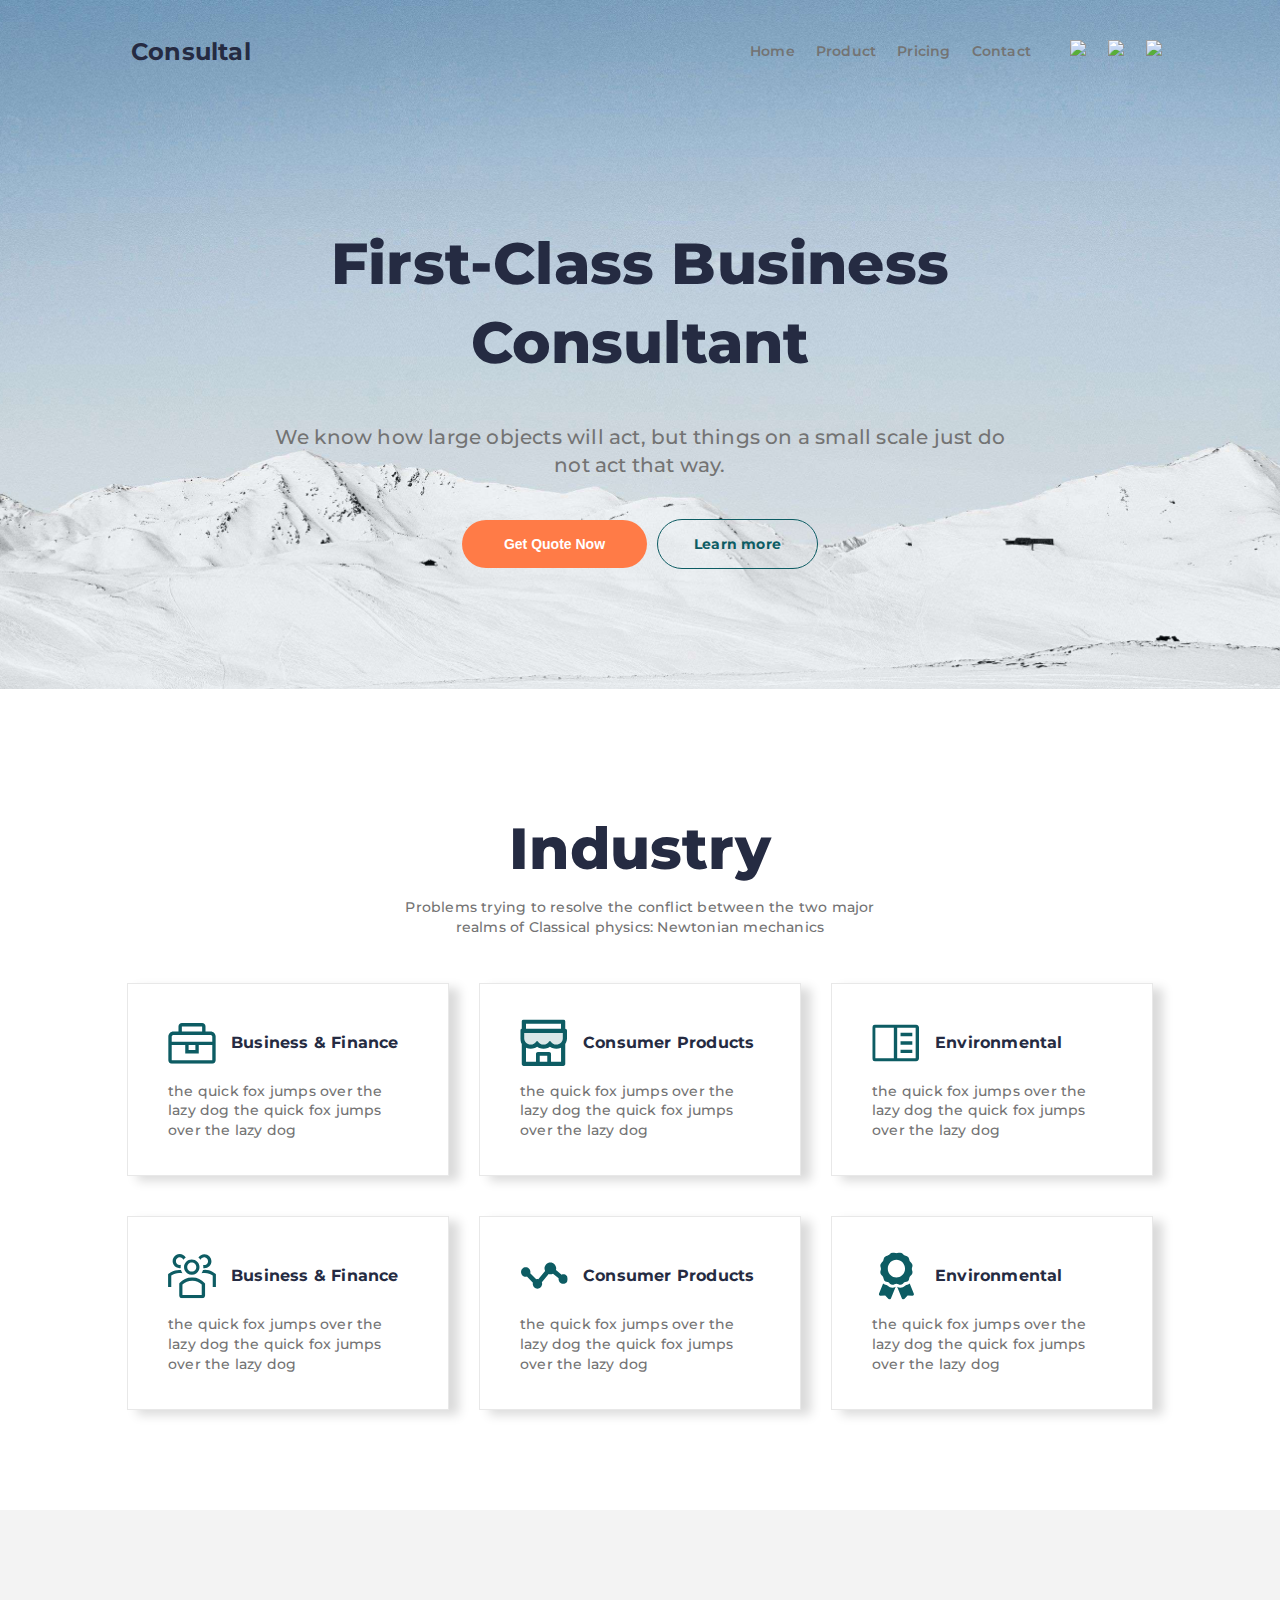
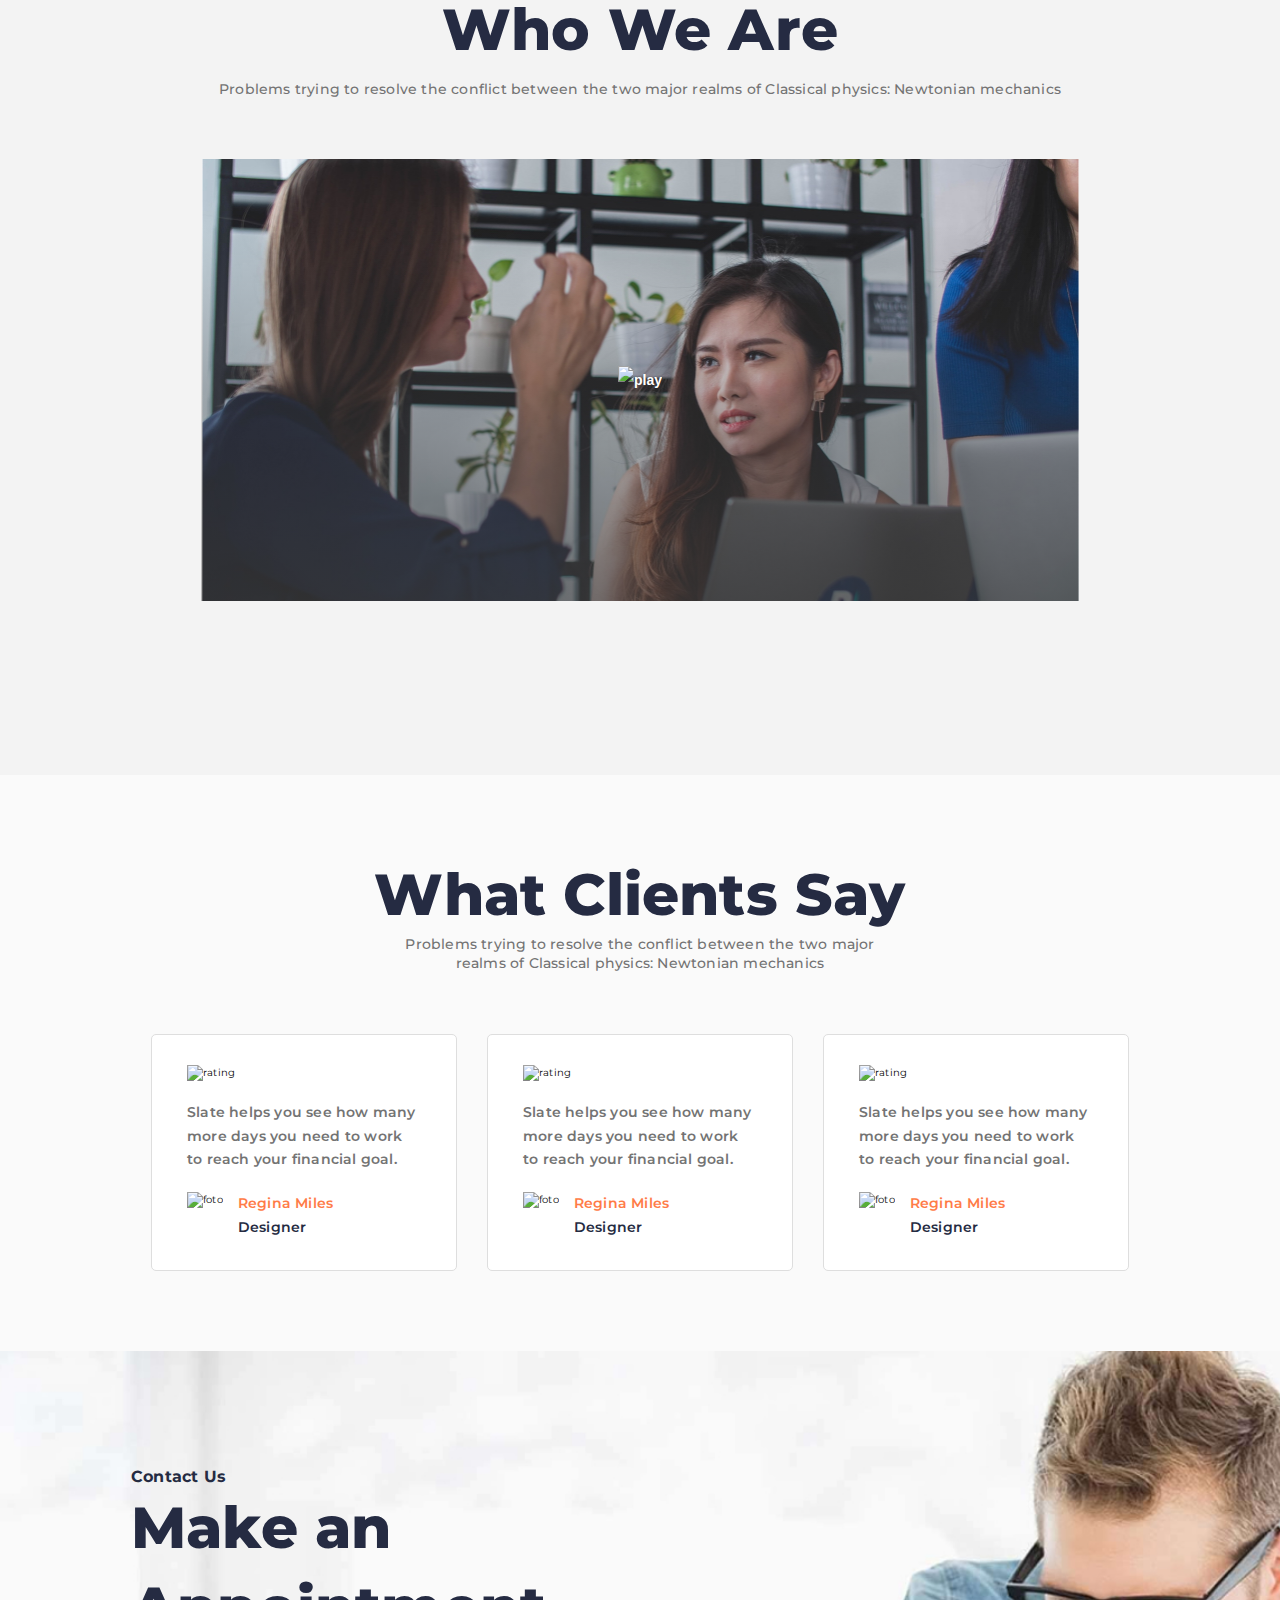
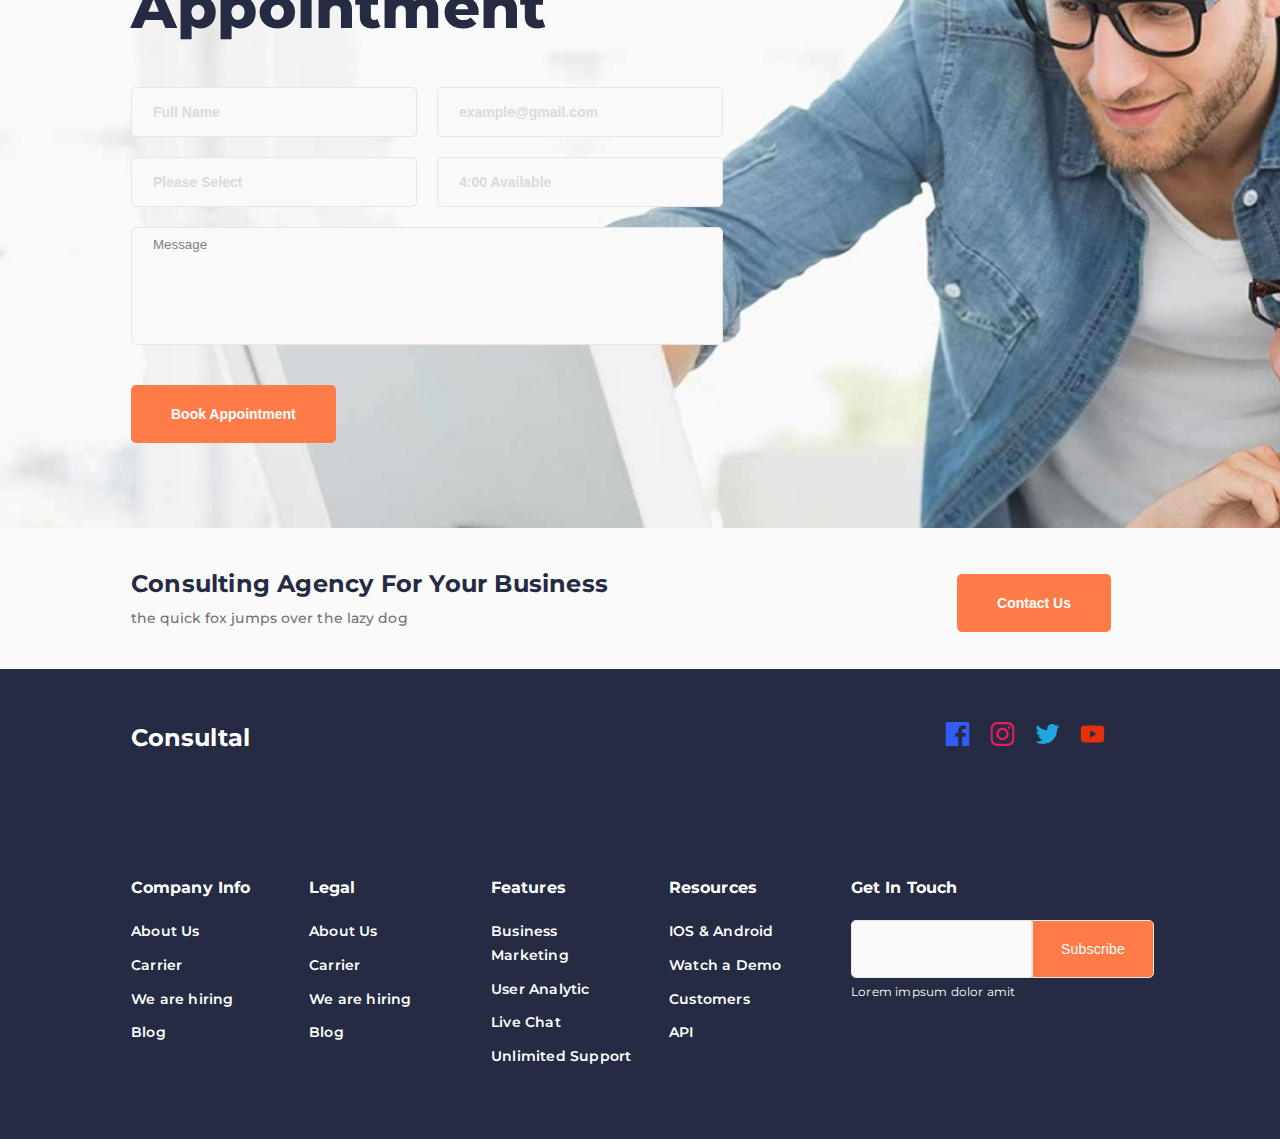
==== commit 0f02a9e0: "5lr2" ====
--- a/index.html
+++ b/index.html
@@ -77,7 +77,7 @@
                 <li>
                     <div class="block">
                 <div class="card2">
-                    <img src="png/bag.png" alt="bag" width="48" height="48">
+                    <img src="png/icn settings .icn-lg.svg" alt="bag" width="48" height="48">
                     <h3>Business & Finance </h3>
                 </div>
                     <p class="pg2">the quick fox jumps over the lazy 
@@ -88,7 +88,7 @@
                 <li>
                     <div class="block">
                         <div class="card2">
-                    <img src="png/shop.png" alt="shop" width="48" height="48">
+                    <img src="png/icn settings .icn-lg (1).svg" alt="shop" width="48" height="48">
                     <h3>Consumer Products </h3>
                 </div>
                     <p class="pg2">the quick fox jumps over the lazy 
@@ -98,7 +98,7 @@
                 </li>
                 <li><div class="block">
                     <div class="card2">
-                    <img src="png/carbon_notebook.png" alt="book" width="48" height="48">
+                    <img src="png/icn settings .icn-lg (2).svg" alt="book" width="48" height="48">
                     <h3>Environmental </h3>
                     </div>
                     <p class="pg2">the quick fox jumps over the lazy 
@@ -109,7 +109,7 @@
                 <li>
                     <div class="block">
                         <div class="card2">
-                    <img src="png/people.png" alt="people" width="48" height="48">
+                    <img src="png/icn settings .icn-lg (3).svg" alt="people" width="48" height="48">
                     <h3>Business & Finance </h3></div>
                     <p class="pg2">the quick fox jumps over the lazy 
                         dog the quick fox jumps over the 
@@ -119,7 +119,7 @@
                 <li>
                     <div class="block">
                         <div class="card2">
-                    <img src="png/settings.png" alt="line" width="48" height="48">
+                    <img src="png/icn settings .icn-lg (4).svg" alt="line" width="48" height="48">
                     <h3>Consumer Products </h3></div>
                     <p class="pg2">the quick fox jumps over the lazy 
                         dog the quick fox jumps over the 
@@ -129,7 +129,7 @@
                 <li>
                     <div class="block">
                         <div class="card2">
-                    <img src="png/nagrada.png" alt="achievement" width="48" height="48">
+                    <img src="png/icn settings .icn-lg (5).svg" alt="achievement" width="48" height="48">
                     <h3>Environmental</h3></div>
                     <p>the quick fox jumps over the lazy 
                         dog the quick fox jumps over the 
@@ -223,10 +223,10 @@
             <div class="socand">
             <h2 class="con">Consultal</h2>
             <div class="soc">
-            <a href="#"><img src="png/ant-design_facebook-filled.png" alt="Facebook"></a>
-            <a href="#"><img src="png/ant-design_instagram-outlined.png" alt="Instagram"></a>
-            <a href="#"><img src="png/ant-design_twitter-outlined.png" alt="Twitter"></a>
-            <a href="#"><img src="png/carbon_logo-youtube.png" alt="YouTube"></a>
+            <a href="#"><img src="png/ant-design_facebook-filled.svg" alt="Facebook"></a>
+            <a href="#"><img src="png/ant-design_instagram-outlined.svg" alt="Instagram"></a>
+            <a href="#"><img src="png/ant-design_twitter-outlined.svg" alt="Twitter"></a>
+            <a href="#"><img src="png/carbon_logo-youtube.svg" alt="YouTube"></a>
             </div></div>
             <hr class="wrapper">
             <div class="sela">
--- a/css/style.css
+++ b/css/style.css
@@ -406,7 +406,7 @@
 }
 .fon{
     width: 100%;
-    background: url(/png/backgroundcon.png) center no-repeat;
+    background: url(/png/cover5.jpg) center no-repeat;
     -webkit-background-size: cover ;
     
 }
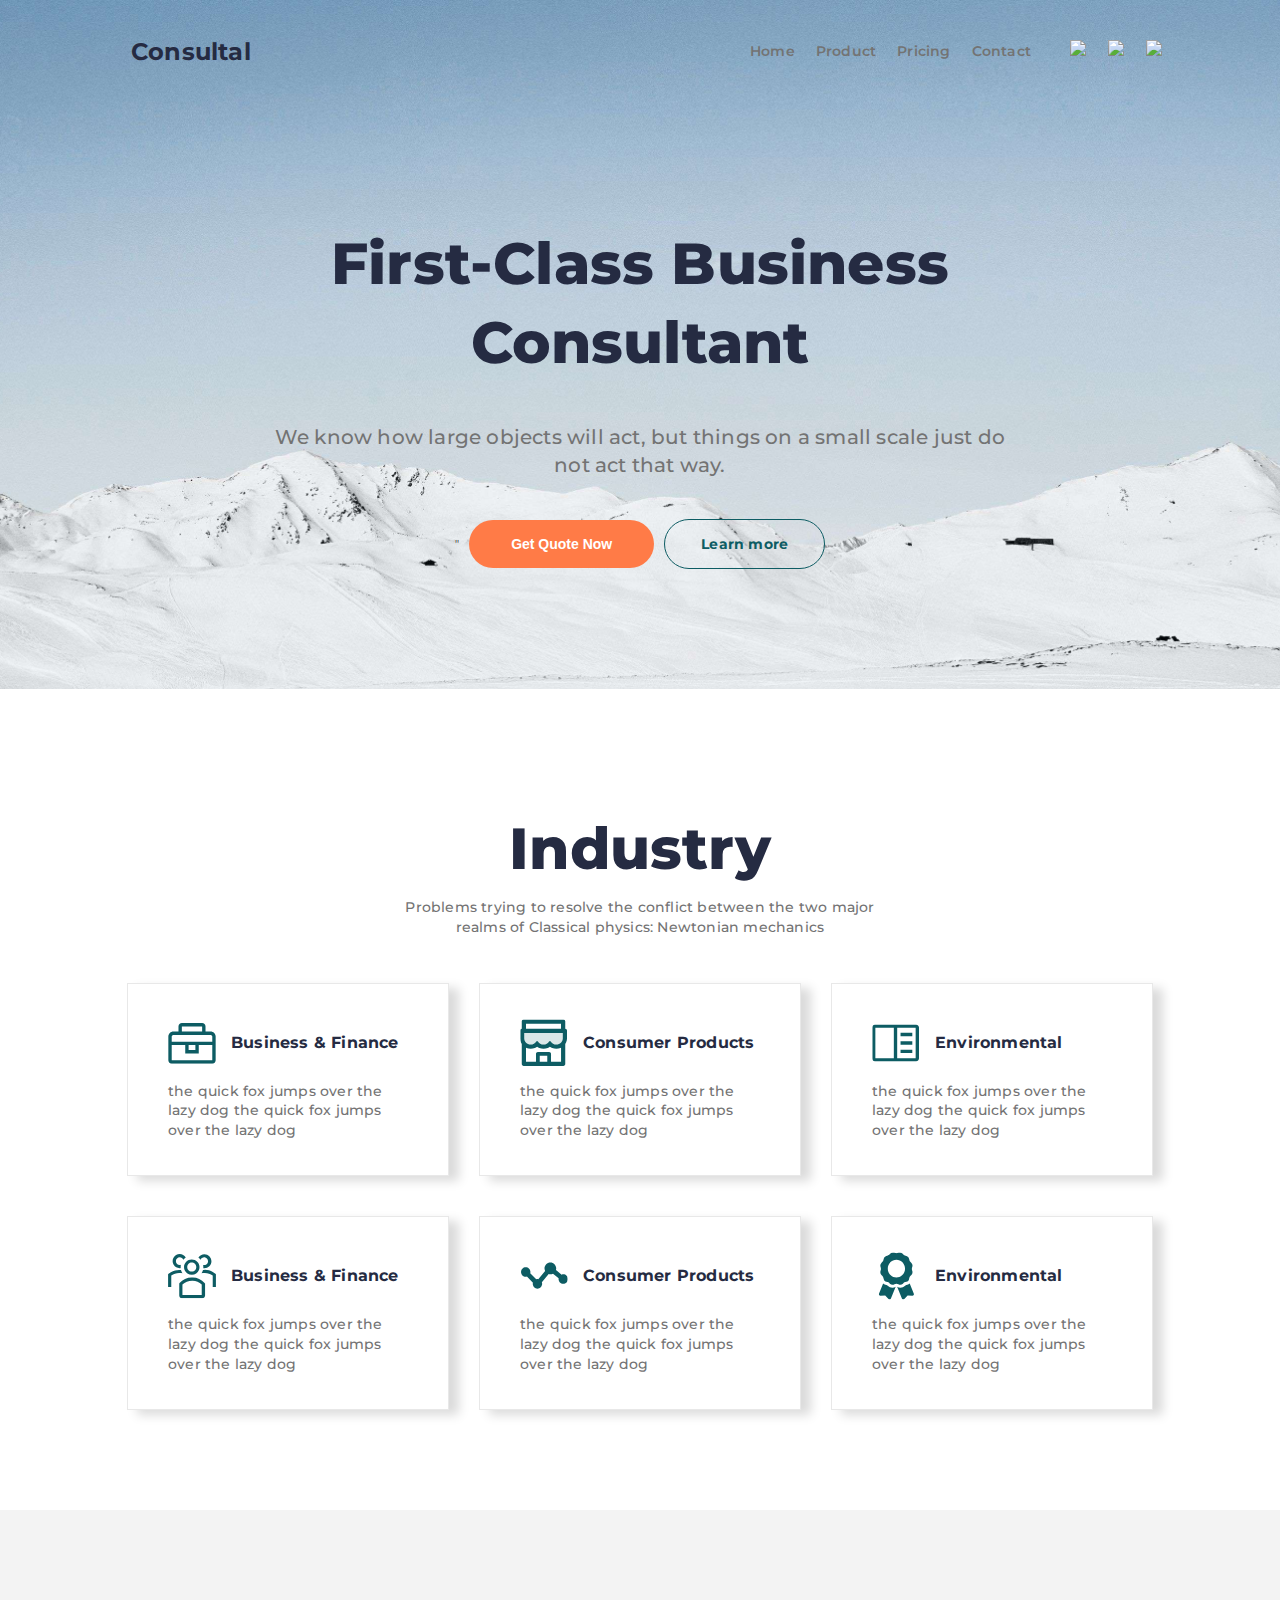
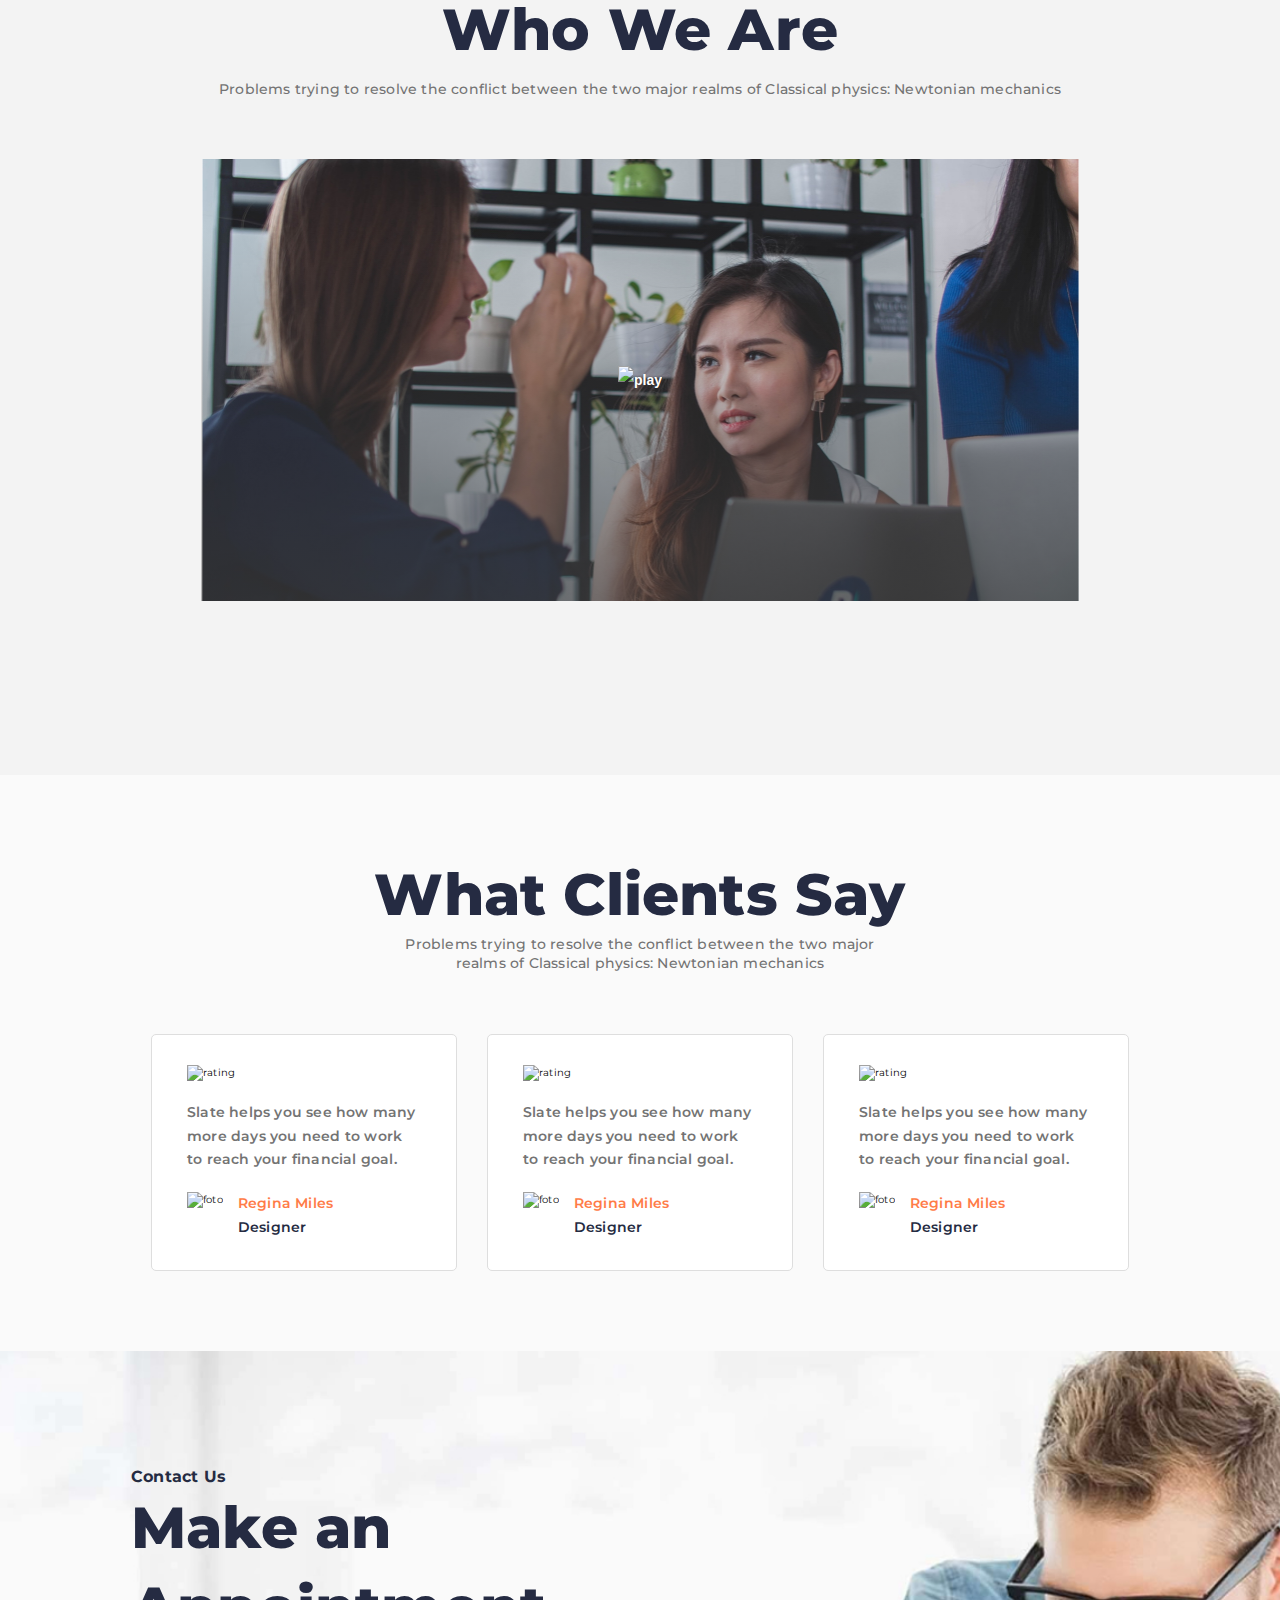
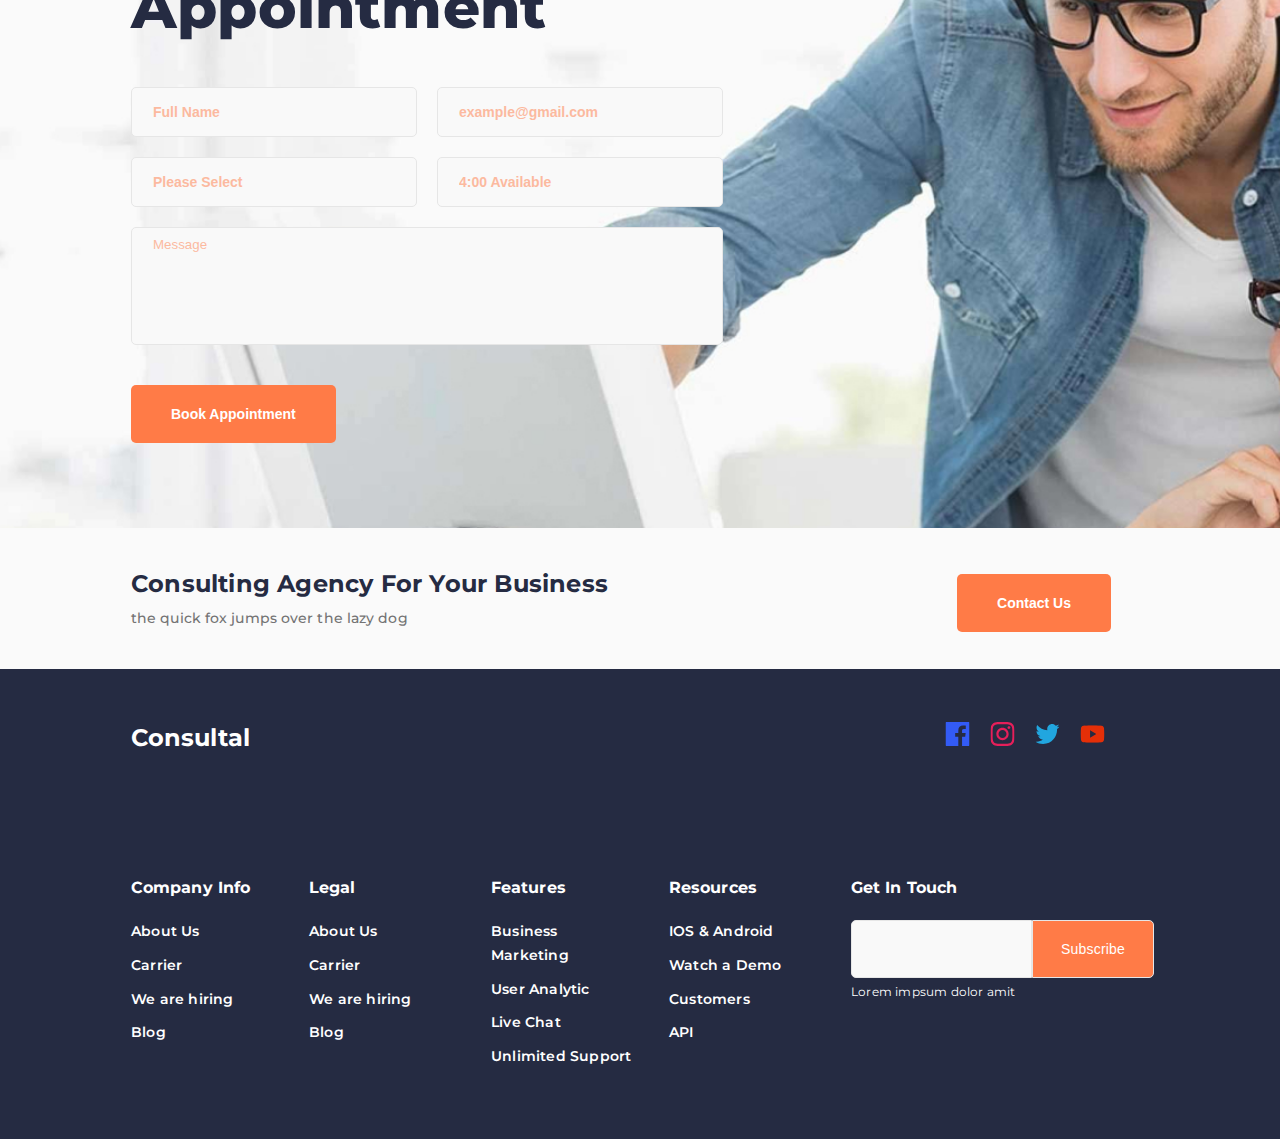
==== commit 7a0f1311: "6lrm" ====
--- a/index.html
+++ b/index.html
@@ -63,7 +63,7 @@
             <h2>First-Class Business Consultant</h2>
             <p class="f1">We know how large objects will act, but things on a 
                 small scale just do not act that way.</p>
-        <div class="getnow">
+        <div class="getnow">''
             <button class="buth2">Get Quote Now</button>
             <a class="learn" href="">Learn more</a>
         </div>
--- a/css/style.css
+++ b/css/style.css
@@ -245,6 +245,8 @@
     color: var(--primary-color2);
     background-color: #FF7B47;
     border: 1px;
+    transition-duration: 1s;
+    transition-property: transform;
 }
 .play{
     
@@ -597,9 +599,23 @@
     height: 104px;
     background:none
 }
-body > footer {
+/* body > footer {
     position: sticky;
-    top: 100vh;}
+    top: 150vh;
+    
+} */
+
+
+.container {
+    display: flex;
+    min-height: 150vh;
+    flex-direction: column;
+  }
+  
+  .container-content {
+    flex: 1;
+    padding: 1.5rem 0rem;
+  }
 
 .formreg{
     text-align: center;
@@ -621,6 +637,70 @@
 .paddin{
     padding: 0px 15px
 }
+
+.radio{
+    height: 2rem;
+}
+.lab3{
+    display: inline-block;
+}
+.but4{
+    border-radius: 37px;
+    padding: 10px 36px;
+    width: 160px;
+    display: flex;
+    flex-direction: row;
+    align-items: center;
+    gap:1rem;
+    color:#0b0b0c;
+    
+
+}
+.but4:hover{
+    transform: scale(1.1);
+}
+input:hover{
+    background-color: #BDBDBD;
+
+}input:focus{
+    box-shadow: 0 0 8px rgba(0, 0, 0, 0.623);
+}
+button:hover{
+transform: scale(1.1);
+transition-duration: 1s;
+background-color: #0D5C63;
+}
+a:hover{
+    text-decoration: underline;
+    color: #0D5C63;
+}
+a:active{
+    color:#252B42
+}
+    
+::selection{
+    background-color:#FF7B47;
+    color: #FAFAFA;
+}
+::placeholder{
+    color: #FF7B47;
+}
+
+.sendof{
+    width: 30px;
+    height: 30px;
+    fill: #CCC;
+    stroke: #CCC;
+
+}
+
+.pen{
+    display: flex;
+    flex-direction: row;
+    gap: 1rem;
+    justify-content: center;
+}
+
 
 @media(min-width: 768px) {
     .card01{
@@ -806,7 +886,18 @@
 .make{
     margin: 0em;
 }
-
+fieldset{
+    margin-bottom: 10px;
+}
+.lab3{
+    margin-bottom: 10px;
+}
+.formreg{
+    position: relative;
+    width: 1024px;
+    margin-left: auto;
+    margin-right: auto;
+}
 .socand{
     display: flex;
     flex-direction: row;
@@ -883,6 +974,7 @@
 
 }
 
+
 }
 
 .card2{
